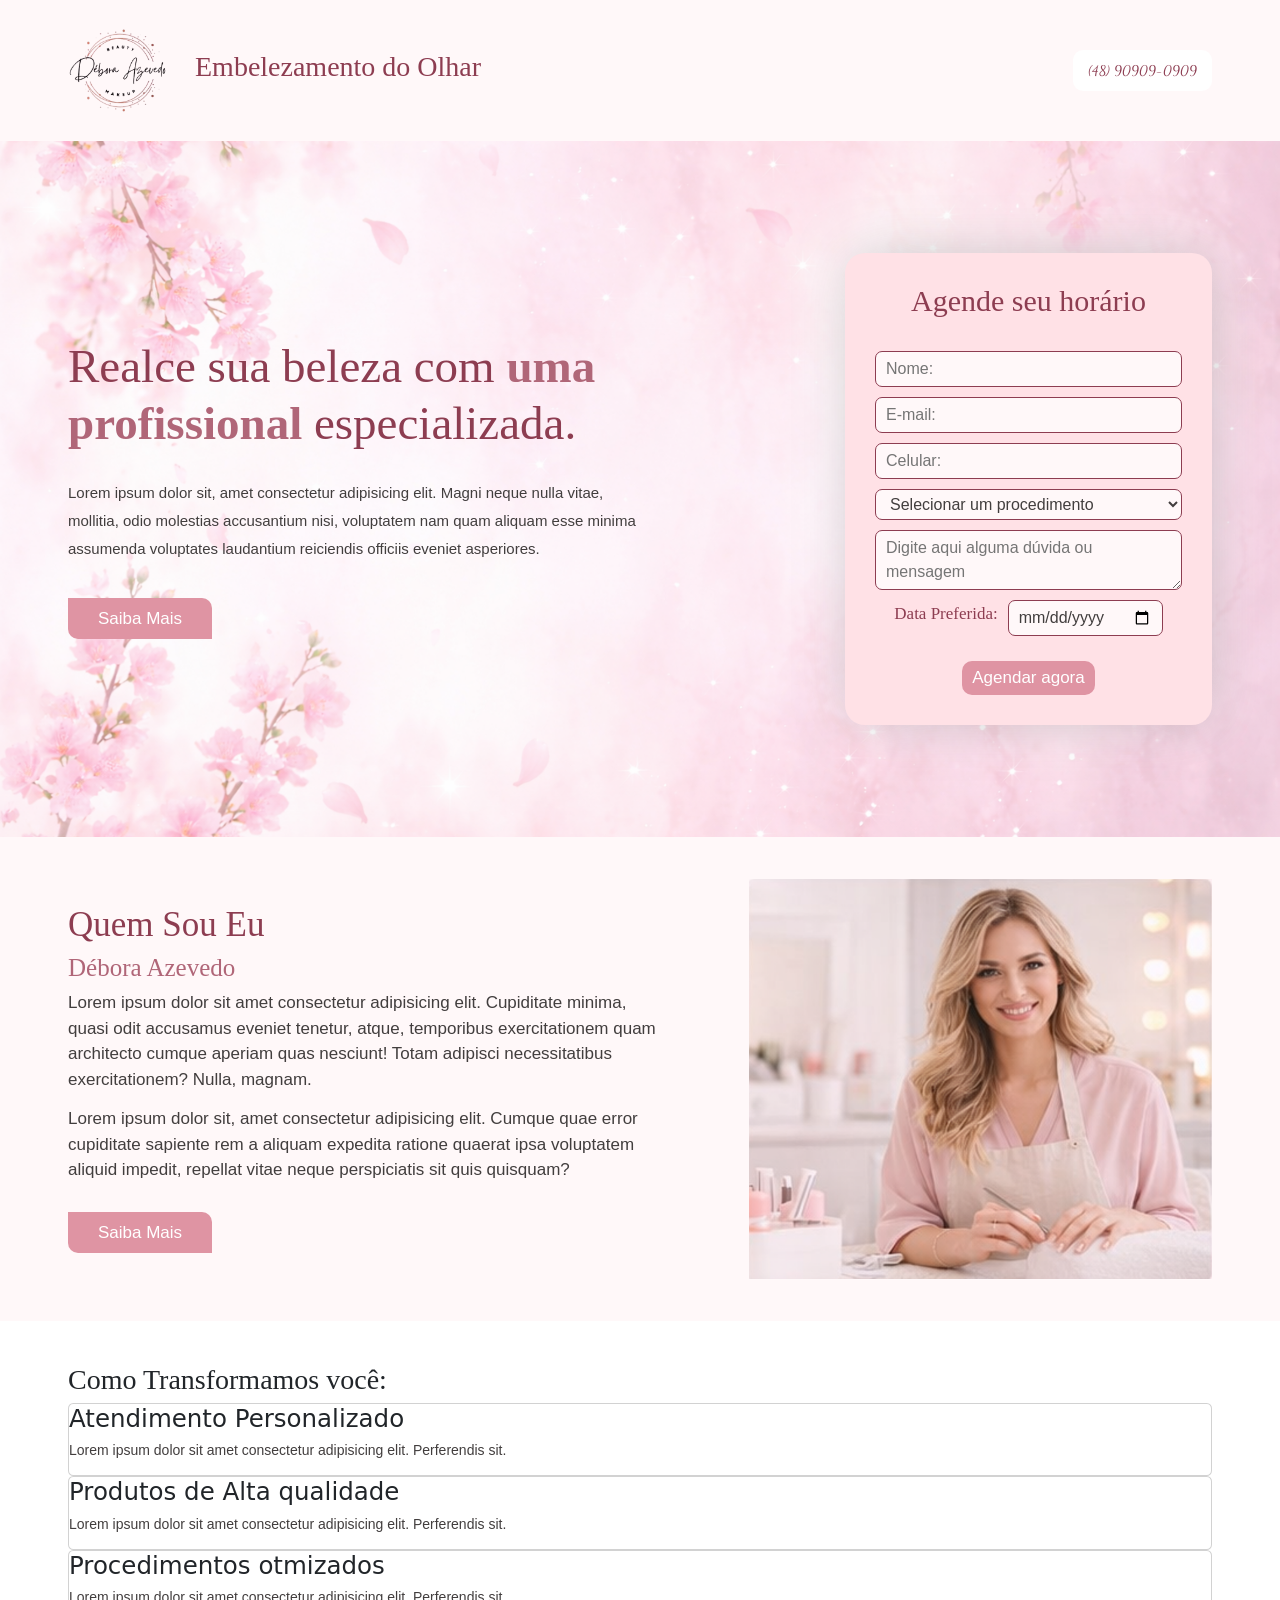
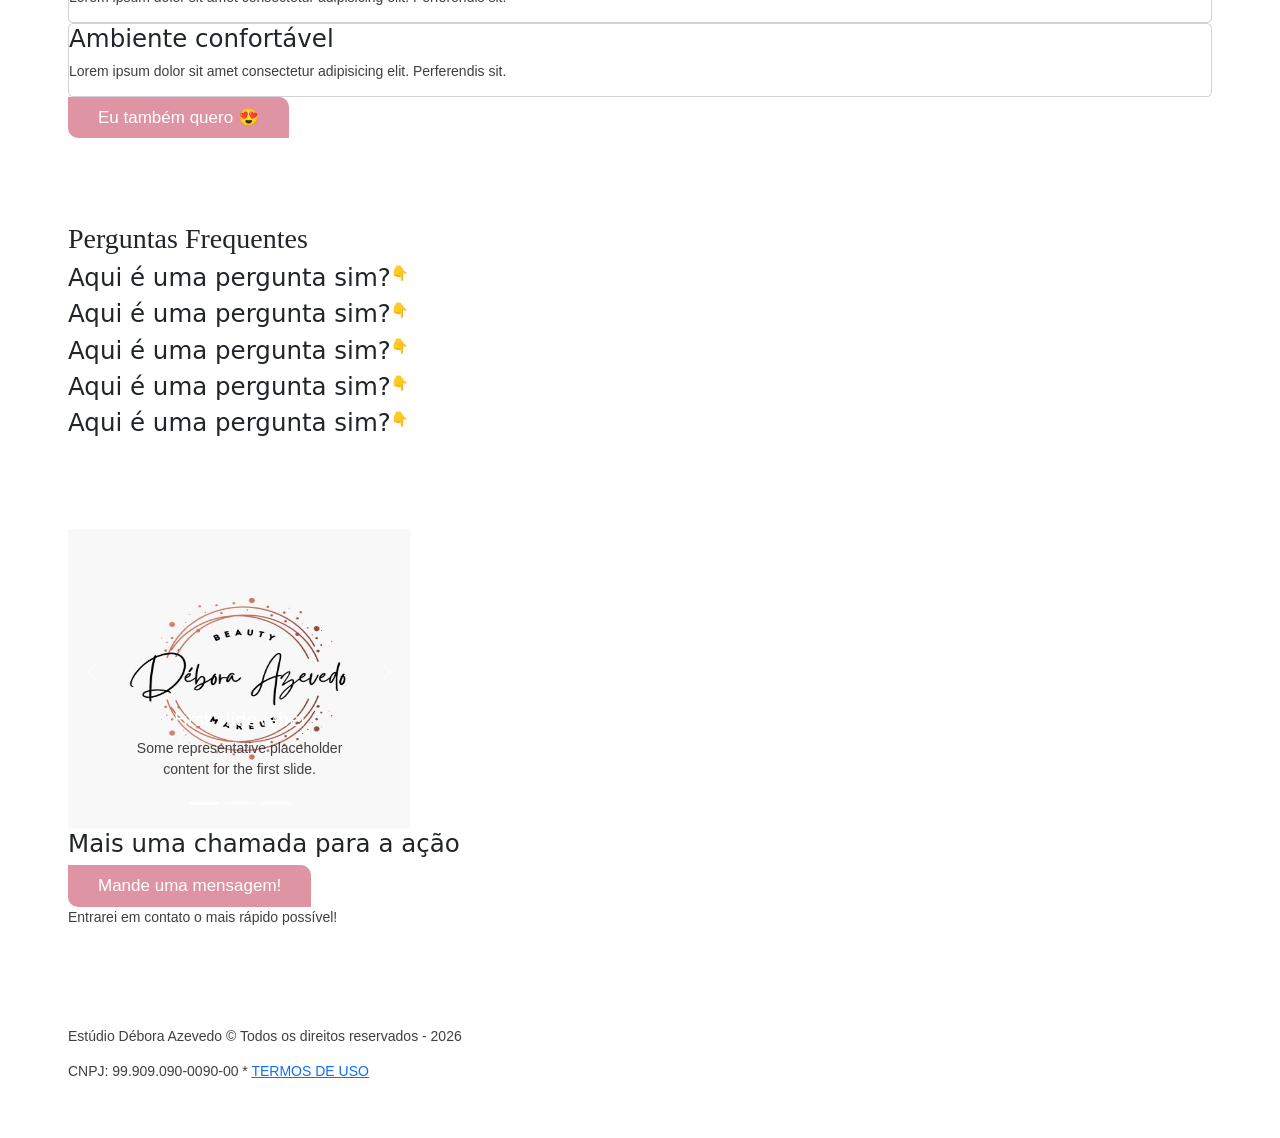
==== assets/index.html @ 8b9ff938 "fiz a seção quem" ====
<!DOCTYPE html>
<html lang="pt-br">

<head>
    <meta charset="UTF-8">
    <meta name="viewport" content="width=device-width, initial-scale=1.0">
    <!-- descrição do site -->
    <meta name="description" content="Estúdio de beleza especializado em cuidados pessoais e autoestima">
    <!-- meta de palavras chave -->
    <meta name="keywords"
        content="beleza, estética, autoestima, cuidados pessoais, amor próprio, extensão de cílios, maquiagem, curso de automaquiagem,
    micropgmentação labial, micropgmentação, sobrancelha, sobrancelha com henna, design de sobrancelha, brown lamination, estúdio, estúdio maquiagem, salão, cilios, sobrancelha">
    <!-- meta de autor do site -->
    <meta name="author" content="Nicole Azevedo">

    <!-- open graph -->
    <meta property="og:title" content="Estúdio de Beleza Débora Azevedo">
    <meta property="og:description" content="Realce sua beleza com uma profissional especializada">
    <meta property="og:image"
        content="https://github.com/NickAzv16/teste-frontend-developer/assets/img/logotipo-cf.jpg">
    <meta property="og:type" content="website">
    <meta name="theme-color" content="#ff82c0">

    <!-- link para css -->
    <link rel="stylesheet" href="css/style.css">

    <!-- link bootstrap -->

    <link href="https://cdn.jsdelivr.net/npm/bootstrap@5.3.8/dist/css/bootstrap.min.css" rel="stylesheet">

    <!-- integrity="sha384-sRIl4kxILFvY47J16cr9ZwB07vP4J8+LH7qKQnuqkuIAvNWLzeN8tE5YBujZqJLB" -->
    <!-- crossorigin="anonymous" -->

    <title>Estúdio Débora Azevedo</title>
</head>

<body>
    <!-- INÍCIO HEADER -->
    <header>
        <section class="alinhamento">
            <div class="logotipo">
                <img src="img/logotipo-estudio-sf.png" alt="Logotipo estúdio Débora Azevedo">
                <h2>Embelezamento do Olhar</h2>
            </div>
            <a href="#" class="telefone">(48) 90909-0909</a>
        </section>
    </header>
    <!-- FIM HEADER -->

    <!-- INÍCIO MAIN -->
    <main>
        <section class="alinhamento">
            <!-- div que armazena textos do main -->
            <div class="caixa-texto">
                <h2>Realce sua beleza com <span class="cor-diferente">uma profissional </span>especializada.</h2>
                <p>Lorem ipsum dolor sit, amet consectetur adipisicing elit. Magni neque nulla vitae, mollitia, odio
                    molestias accusantium nisi, voluptatem nam quam aliquam esse minima assumenda voluptates
                    laudantium
                    reiciendis officiis eveniet asperiores.</p>
                <a href="#"><button class="mainBtn">Saiba Mais</button></a>
            </div>
            <!-- formulário main -->
            <form action="" id="formulario">
                <h3>Agende seu horário</h3>
                <!-- inputs -->
                <div class="inputs">
                    <input required type="text" id="nome" placeholder="Nome:">
                    <input required type="email" id="email" placeholder="E-mail:">
                    <input required type="text" id="telefone" placeholder="Celular:">
                    <!-- seletor de procedimentos -->
                    <div class="divComInput">
                        <!-- <h4>Selecione o Procedimento:</h4> -->
                        <select required name="selecionaProcedimento" id="procedimentos">
                            <option value="">Selecionar um procedimento</option>
                            <option value="sobrancelha">Design de Sobrancelha convencional</option>
                            <option value="sobrancelhaHenna">Design de Sobrancelha com Henna</option>
                            <option value="maquiagemSocial">Maquiagem Social</option>
                            <option value="maquiagemNoiva">Maquiagem De Noiva</option>
                            <option value="extensaoCilios">Extensão de cílios</option>
                            <option value="BrowLaminationConv">Brow Lamination convencional</option>
                            <option value="BrowLaminationHenna">Brow Lamination com Henna</option>
                        </select>
                    </div>
                    <textarea name="campoMensagem" id="mensagem"
                        placeholder="Digite aqui alguma dúvida ou mensagem"></textarea>
                    <!-- div com input e titulo para escolha de data -->
                    <div class="divComInput">
                        <h4>Data Preferida:</h4><input type="date" name="dataAgendamento" id="dataAgendamento">
                    </div>
                </div>
                <a href="#"><button class="mainBtn">Agendar agora</button></a>
            </form>
        </section>
    </main>
    <!-- FIM MAIN -->

    <!-- INÍCIO SEÇÃO QUEM É...-->
    <section id="secao-quem">
        <section class="alinhamento">
            <div class="caixa-texto">
                <h2 class="title">Quem Sou Eu</h2>
                <h3 class="title">Débora Azevedo</h3>
                <p>Lorem ipsum dolor sit amet consectetur adipisicing elit. Cupiditate minima, quasi odit accusamus
                    eveniet tenetur, atque, temporibus exercitationem quam architecto cumque aperiam quas nesciunt!
                    Totam adipisci necessitatibus exercitationem? Nulla, magnam.</p>
                <p>Lorem ipsum dolor sit, amet consectetur adipisicing elit. Cumque quae error cupiditate sapiente rem a
                    aliquam expedita ratione quaerat ipsa voluptatem aliquid impedit, repellat vitae neque perspiciatis
                    sit quis quisquam?</p>
                <a href="#"><button class="mainBtn">Saiba Mais</button></a>
            </div>
            <img src="img/provisoria.png" alt="Imagem da profissional Débora Azevedo">
        </section>
    </section>
    <!-- FIM SEÇÃO QUEM É...-->

    <!-- INÍCIO SEÇÃO TRANSFORMAÇÃO -->
    <section class="transformacao">
        <section class="alinhamento">
            <h2>Como Transformamos você:</h2>
            <!-- div com cards -->
            <div class="cards">
                <!-- card 1 -->
                <div class="card">
                    <!-- !AQUI UMA IMAGEM OU UM ÍCONE -->
                    <h3>Atendimento Personalizado</h3>
                    <p>Lorem ipsum dolor sit amet consectetur adipisicing elit. Perferendis sit.</p>
                </div>
                <!-- card 2 -->
                <div class="card">
                    <!-- !AQUI UMA IMAGEM OU UM ÍCONE -->
                    <h3>Produtos de Alta qualidade</h3>
                    <p>Lorem ipsum dolor sit amet consectetur adipisicing elit. Perferendis sit.</p>
                </div>
                <!-- card 3 -->
                <div class="card">
                    <!-- !AQUI UMA IMAGEM OU UM ÍCONE -->
                    <h3>Procedimentos otmizados</h3>
                    <p>Lorem ipsum dolor sit amet consectetur adipisicing elit. Perferendis sit.</p>
                </div>
                <!-- card 4 -->
                <div class="card">
                    <!-- !AQUI UMA IMAGEM OU UM ÍCONE -->
                    <h3>Ambiente confortável</h3>
                    <p>Lorem ipsum dolor sit amet consectetur adipisicing elit. Perferendis sit.</p>
                </div>
            </div>
            <a href="#"><button class="mainBtn">Eu também quero 😍</button></a>
        </section>
    </section>

    <!-- FIM SEÇÃO TRANSFORMAÇÃO -->

    <!-- INÍCIO SEÇÃO FAQ -->
    <section class="secao-faq">
        <section class="alinhamento">
            <h2>Perguntas Frequentes</h2>
            <div class="faq">

                <!-- caixa pergunta 1 -->
                <div class="caixaPergunta">
                    <div class="pergunta" onclick="clicarPergunta(this)">
                        <h3>Aqui é uma pergunta sim?</h3>
                        <p class="setaPergunta seta">👇</p>
                        <!-- TODO: MUDA ESSA SETA AÍ PFV -->
                    </div>
                    <div class="resposta">
                        <p>Lorem ipsum dolor sit, amet consectetur adipisicing elit. Eaque mollitia, laudantium eos
                            fugiat officia rerum quis ducimus dolores in cupiditate!</p>
                    </div>
                </div>

                <!-- caixa pergunta 2 -->
                <div class="caixaPergunta">
                    <div class="pergunta" onclick="clicarPergunta(this)">
                        <h3>Aqui é uma pergunta sim?</h3>
                        <p class="setaPergunta seta">👇</p>
                        <!-- TODO: MUDA ESSA SETA AÍ PFV -->
                    </div>
                    <div class="resposta">
                        <p>Lorem ipsum dolor sit, amet consectetur adipisicing elit. Eaque mollitia, laudantium eos
                            fugiat officia rerum quis ducimus dolores in cupiditate!</p>
                    </div>
                </div>

                <!-- caixa pergunta 3 -->
                <div class="caixaPergunta">
                    <div class="pergunta" onclick="clicarPergunta(this)">
                        <h3>Aqui é uma pergunta sim?</h3>
                        <p class="setaPergunta seta">👇</p>
                        <!-- TODO: MUDA ESSA SETA AÍ PFV -->
                    </div>
                    <div class="resposta">
                        <p>Lorem ipsum dolor sit, amet consectetur adipisicing elit. Eaque mollitia, laudantium eos
                            fugiat officia rerum quis ducimus dolores in cupiditate!</p>
                    </div>
                </div>

                <!-- caixa pergunta 4 -->
                <div class="caixaPergunta">
                    <div class="pergunta" onclick="clicarPergunta(this)">
                        <h3>Aqui é uma pergunta sim?</h3>
                        <p class="setaPergunta seta">👇</p>
                        <!-- TODO: MUDA ESSA SETA AÍ PFV -->
                    </div>
                    <div class="resposta">
                        <p>Lorem ipsum dolor sit, amet consectetur adipisicing elit. Eaque mollitia, laudantium eos
                            fugiat officia rerum quis ducimus dolores in cupiditate!</p>
                    </div>
                </div>

                <!-- caixa pergunta 5 -->
                <div class="caixaPergunta">
                    <div class="pergunta" onclick="clicarPergunta(this)">
                        <h3>Aqui é uma pergunta sim?</h3>
                        <p class="setaPergunta seta">👇</p>
                        <!-- TODO: MUDA ESSA SETA AÍ PFV -->
                    </div>
                    <div class="resposta">
                        <p>Lorem ipsum dolor sit, amet consectetur adipisicing elit. Eaque mollitia, laudantium eos
                            fugiat officia rerum quis ducimus dolores in cupiditate!</p>
                    </div>
                </div>

                <!-- TODO: ALTERAR O CONTEÚDO DAS CAIXINHAS. -->

            </div>
        </section>
    </section>
    <!-- FIM SEÇÃO FAQ -->

    <!-- INICIO SEÇÃO ULTIMA-CHAMADA -->
    <section class="ultimaChamada">
        <section class="alinhamento">
            <!-- carrossel do portifólio -->
            <div class="carrossel">
                <div id="carouselExampleCaptions" class="carousel slide">
                    <div class="carousel-indicators">
                        <button type="button" data-bs-target="#carouselExampleCaptions" data-bs-slide-to="0"
                            class="active" aria-current="true" aria-label="Slide 1"></button>
                        <button type="button" data-bs-target="#carouselExampleCaptions" data-bs-slide-to="1"
                            aria-label="Slide 2"></button>
                        <button type="button" data-bs-target="#carouselExampleCaptions" data-bs-slide-to="2"
                            aria-label="Slide 3"></button>
                    </div>
                    <div class="carousel-inner">
                        <div class="carousel-item active">
                            <img src="img/logotipo-cf.jpg" class="d-block w-100" alt="...">
                            <div class="carousel-caption d-none d-md-block">
                                <h5>First slide label</h5>
                                <p>Some representative placeholder content for the first slide.</p>
                            </div>
                        </div>
                        <div class="carousel-item">
                            <img src="img/logotipo-estudio-sf.png" class="d-block w-100" alt="...">
                            <div class="carousel-caption d-none d-md-block">
                                <h5>Second slide label</h5>
                                <p>Some representative placeholder content for the second slide.</p>
                            </div>
                        </div>
                        <div class="carousel-item">
                            <img src="img/provisoria.png" class="d-block w-100" alt="...">
                            <div class="carousel-caption d-none d-md-block">
                                <h5>Third slide label</h5>
                                <p>Some representative placeholder content for the third slide.</p>
                            </div>

                        </div>
                    </div>
                    <button class="carousel-control-prev" type="button" data-bs-target="#carouselExampleCaptions"
                        data-bs-slide="prev">
                        <p class="carousel-control-prev-icon" aria-hidden="true"></p>
                        <p class="visually-hidden">Previous</p>
                    </button>
                    <button class="carousel-control-next" type="button" data-bs-target="#carouselExampleCaptions"
                        data-bs-slide="next">
                        <p class="carousel-control-next-icon" aria-hidden="true"></p>
                        <p class="visually-hidden">Next</p>
                    </button>
                </div>
            </div>

            <div class="caixaTexto">
                <h3>Mais uma chamada para a ação</h3>
                <a href="#"><button class="mainBtn">Mande uma mensagem!</button></a>
                <p>Entrarei em contato o mais rápido possível!</p>
            </div>

        </section>
        </div>







    </section>
    <!-- FIM SEÇÃO ULTIMA-CHAMADA -->

    <!-- INÍCIO RODAPÉ -->
    <footer>
        <section class="alinhamento">
            <p>Estúdio Débora Azevedo © Todos os direitos reservados - 2026</p>
            <p>CNPJ: 99.909.090-0090-00 * <a href="#">TERMOS DE USO</a></p>
        </section>
    </footer>
    <!-- FIM RODAPÉ -->

    <script src="js/script.js"></script>

    <!-- Script do bootstrap -->
    <script src="https://cdn.jsdelivr.net/npm/bootstrap@5.3.8/dist/js/bootstrap.bundle.min.js"
        integrity="sha384-FKyoEForCGlyvwx9Hj09JcYn3nv7wiPVlz7YYwJrWVcXK/BmnVDxM+D2scQbITxI"
        crossorigin="anonymous"></script>

</body>

</html>
---- assets/css/style.css ----
@import url('https://fonts.googleapis.com/css2?family=Dancing+Script:wght@400..700&display=swap');

* {
    margin: 0;
    padding: 0;
    outline: 0;
    box-sizing: border-box;
    font-size: 14px;
}

/* root de cor */
:root {
    --rosaClaro: #fff8f9;
    --rosaMedio: #b06678;
    --rosaEscuro: #8d3d51;
    --rosaForm: #ffe1e6;
    --rosaBtn: #DF94A3;
    --cinza: #423e3e;
}

/* root de fonte family */
:root {
    --cursiva: "Dancing Script", cursive;
    --titulo: "Playfair Display", serif;
    --texto: "Poppins", sans-serif;
}

body {
    p {
        font-family: var(--texto);
        color: var(--cinza);
    }

    h1,
    h2 {
        font-family: var(--titulo);
    }
}

/* configurando seção de alinhamento */
.alinhamento {
    width: 100%;
    max-width: 1200px;
    padding: 3rem 2rem;
    margin: 0 auto;
}

/* INÍCIO HEADER */
header {
    background-color: var(--rosaClaro);

    .alinhamento {
        display: flex;
        justify-content: space-between;
        align-items: center;
        padding-top: 2rem;
        padding-bottom: 2rem;

        .logotipo {
            display: flex;
            align-items: center;
            gap: 2rem;
            color: var(--rosaEscuro);
            font-family: var(--cursiva);
            font-size: 13px;

            img {
                height: 85px;
            }
        }

        .telefone {
            text-decoration: none;
            font-family: var(--cursiva);
            font-weight: 400;
            background: white;
            padding: 10px 15px;
            border-radius: 10px;
            color: var(--rosaEscuro);
            transition: transform 0.4s ease;

            &:hover {
                transform: translateY(-5px);
            }
        }


    }
}

/* FIM HEADER */

/* INÍCIO MAIN */
main {
    background-image: url(../img/5.png);
    background-position: center;
    background-repeat: no-repeat;
    background-size: cover;
    padding-top: 5rem;
    padding-bottom: 5rem;

    .alinhamento {
        display: flex;
        justify-content: space-between;
        align-items: center;

        .caixa-texto {
            max-width: 50%;
            display: flex;
            flex-direction: column;
            gap: 1.5rem;
            align-items: start;

            h2 {
                font-size: 47px;
                color: var(--rosaEscuro);
            }

            p {
                line-height: 2rem;
                font-size: 15px;
            }

            .cor-diferente {
                font-size: 47px;
                color: var(--rosaMedio);
                font-weight: 600;
            }
        }

        #formulario {
            display: flex;
            flex-direction: column;
            background-color: var(--rosaForm);
            text-align: center;
            padding: 30px;
            border-radius: 20px;
            gap: 25px;
            box-shadow: 3px -1px 56px -10px rgba(169, 169, 169, 0.75);
            -webkit-box-shadow: 3px -1px 56px -10px rgba(169, 169, 169, 0.75);
            -moz-box-shadow: 3px -1px 56px -10px rgba(169, 169, 169, 0.75);

            h3 {
                font-family: var(--titulo);
                font-size: 30px;
                color: var(--rosaEscuro);
            }

            .inputs {

                display: flex;
                flex-direction: column;
                gap: 10px;
                /* align-items: center; */

                h4 {
                    font-family: var(--titulo);
                    font-size: 17px;
                    color: var(--rosaEscuro);
                }

                input,
                textarea,
                select,
                option {
                    background-color: var(--rosaClaro);
                    font-family: var(--texto);
                    color: var(--cinza);
                    font-size: 16px;
                    border: 1px solid var(--rosaEscuro);
                    padding: 5px 10px;
                    border-radius: 7px;
                    cursor: pointer;
                }

                .divComInput {
                    display: flex;
                    /* flex-direction: column;  */
                    align-items: center;
                    justify-content: center;
                    gap: 10px;
                }
            }

            .mainBtn {
                border-radius: 10px;
                padding: 4px 10px;
                font-size: 17px;
            }


        }
    }
}

.mainBtn {
    border: none;
    font-size: 17px;
    background: var(--rosaBtn);
    color: white;
    font-family: var(--texto);
    font-weight: 400;
    padding: 8px 30px;
    border-radius: 0 10px 0 10px;
}


/* FIM MAIN */

/* INÍCIO SEÇÃO QUEM SOMOS */
#secao-quem {
    background-color: var(--rosaClaro);

    .alinhamento {
        display: flex;
        justify-content: space-around;
        align-items: center;
        gap: 80px;

        .caixa-texto {
            display: flex;
            flex-direction: column;

            h2 {
                font-size: 35px;
            }

            h3 {
                font-size: 25px;
                color: var(--rosaMedio);
            }

            p {
                font-family: var(--texto);
                font-size: 17px;
                color: var(--cinza);
            }

            button {
                margin-top: 15px;
            }

        }

        img {
            height: 400px;
        }
    }

}

.title {
    font-size: 30px;
    font-family: var(--titulo);
    color: var(--rosaEscuro);

}



/* FIM SEÇÃO QUEM SOMOS */














/* INÍCIO FAQ */
.caixaPergunta {
    background: white;
}

.pergunta {
    display: flex;
    align-items: center;

    &:hover {
        cursor: pointer;
    }
}

.resposta {
    height: 0;
    margin: 0;
    padding: 0;
    opacity: 0;
    overflow: hidden;
    transition: opacity .3s;
}

.aberto {
    height: 100%;
    opacity: 1;
}

/* pra seta girar pra cima e pra baixo */
.caixaPergunta:has(.girar) .seta {
    transform: rotate(180deg);
}

.seta {
    /* Animação pra seta girar */
    transition: transform .2s linear;
}

/* FIM FAQ */


/* INÍCIO SEÇÃO ÚLTIMA CHAMADA */
.ultimaChamada {
    .carrossel {
        max-width: 30%;
    }

    img {
        height: 300px;
        width: 300px;
    }
}

.carousel-item .active {
    img {
        height: 100px;
        width: 100px;
    }
}

/* FIM SEÇÃO ÚLTIMA CHAMADA */
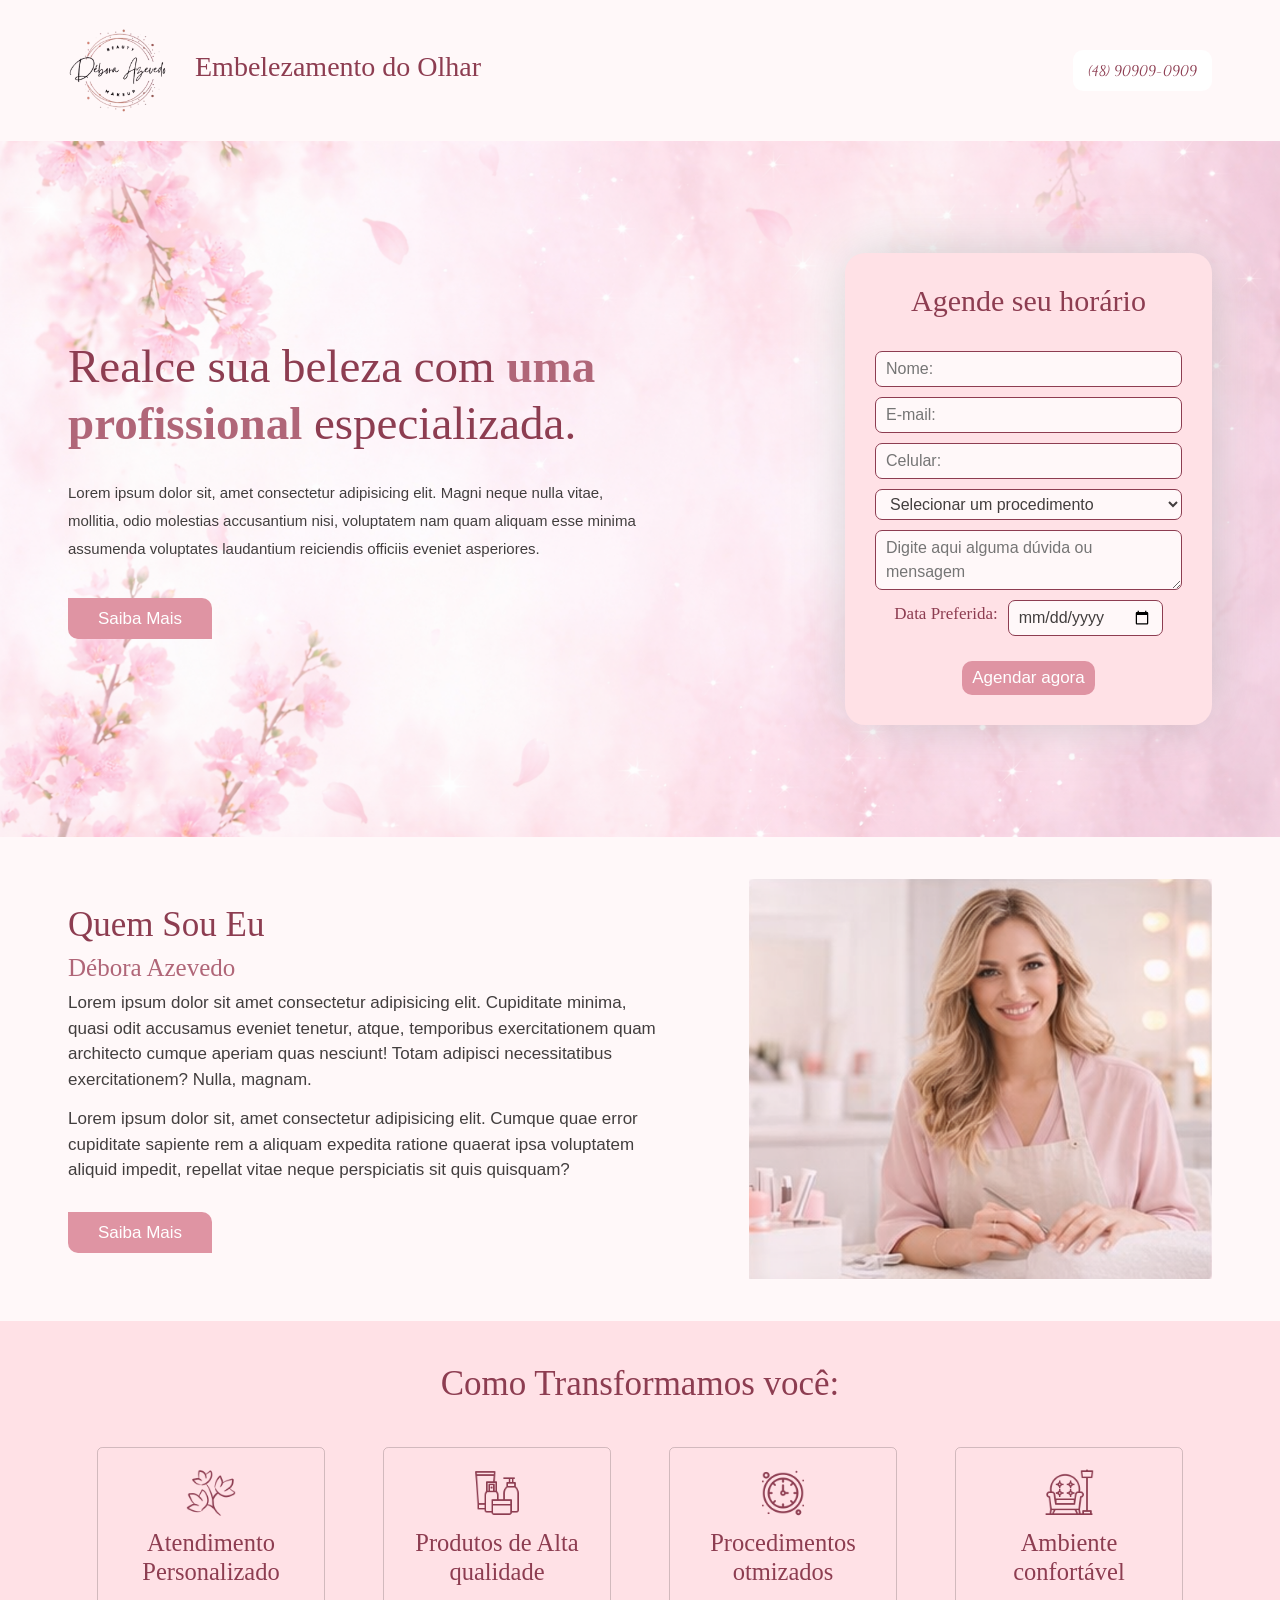
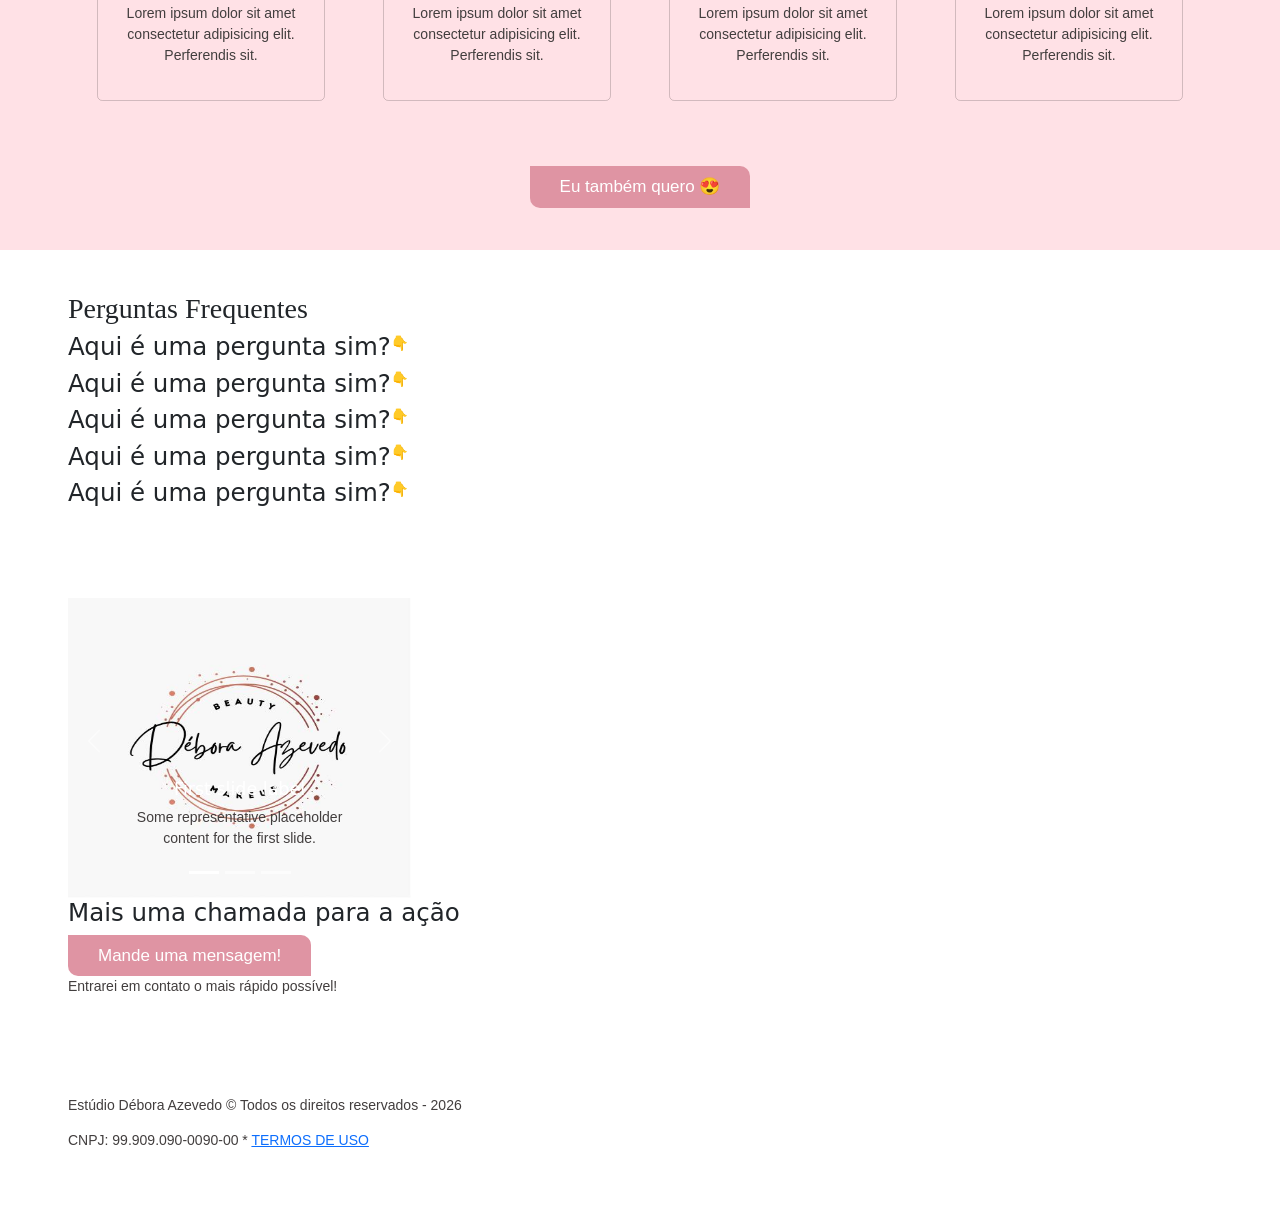
==== commit 282631a7: "fiz a seção transformar" ====
--- a/assets/index.html
+++ b/assets/index.html
@@ -114,32 +114,32 @@
     <!-- FIM SEÇÃO QUEM É...-->
 
     <!-- INÍCIO SEÇÃO TRANSFORMAÇÃO -->
-    <section class="transformacao">
-        <section class="alinhamento">
-            <h2>Como Transformamos você:</h2>
+    <section id="transformacao">
+        <section class="alinhamento">
+            <h2 class="title">Como Transformamos você:</h2>
             <!-- div com cards -->
             <div class="cards">
                 <!-- card 1 -->
                 <div class="card">
-                    <!-- !AQUI UMA IMAGEM OU UM ÍCONE -->
+                    <img src="img/t1.png" alt="imagem do card 1">
                     <h3>Atendimento Personalizado</h3>
                     <p>Lorem ipsum dolor sit amet consectetur adipisicing elit. Perferendis sit.</p>
                 </div>
                 <!-- card 2 -->
                 <div class="card">
-                    <!-- !AQUI UMA IMAGEM OU UM ÍCONE -->
+                    <img src="img/t2.png" alt="imagem do card 2">
                     <h3>Produtos de Alta qualidade</h3>
                     <p>Lorem ipsum dolor sit amet consectetur adipisicing elit. Perferendis sit.</p>
                 </div>
                 <!-- card 3 -->
                 <div class="card">
-                    <!-- !AQUI UMA IMAGEM OU UM ÍCONE -->
+                    <img src="img/t3.png" alt="imagem do card 3">
                     <h3>Procedimentos otmizados</h3>
                     <p>Lorem ipsum dolor sit amet consectetur adipisicing elit. Perferendis sit.</p>
                 </div>
                 <!-- card 4 -->
                 <div class="card">
-                    <!-- !AQUI UMA IMAGEM OU UM ÍCONE -->
+                    <img src="img/t4.png" alt="imagem do card 4">
                     <h3>Ambiente confortável</h3>
                     <p>Lorem ipsum dolor sit amet consectetur adipisicing elit. Perferendis sit.</p>
                 </div>
--- a/assets/css/style.css
+++ b/assets/css/style.css
@@ -256,9 +256,80 @@
 
 }
 
-
-
 /* FIM SEÇÃO QUEM SOMOS */
+
+/* INÍCIO SEÇÃO TRANSFORMAÇÃO */
+#transformacao {
+    background-color: var(--rosaForm);
+
+    .alinhamento {
+        display: flex;
+        flex-direction: column;
+        gap: 25px;
+        text-align: center;
+
+        h2 {
+            font-size: 35px;
+        }
+
+        .cards {
+            display: flex;
+            flex-wrap: wrap;
+            gap: 5%;
+            justify-content: center;
+            padding: 10px 0;
+
+            .card {
+                width: 20%;
+                display: flex;
+                flex-direction: column;
+                gap: 10px;
+                justify-content: center;
+                align-items: center;
+                background: transparent;
+                padding: 20px;
+                transition: transform ease 0.5s;
+
+                &:hover {
+                    cursor: pointer;
+                    transform: translateY(-10px);
+                    box-shadow: -2px -2px 52px -8px rgba(252, 252, 252, 0.75);
+                    -webkit-box-shadow: -2px -2px 52px -8px rgba(252, 252, 252, 0.75);
+                    -moz-box-shadow: -2px -2px 52px -8px rgba(252, 252, 252, 0.75);
+                }
+
+                h3 {
+                    color: var(--rosaEscuro);
+                    font-family: var(--titulo);
+                }
+
+                p {
+                    font-family: var(--texto);
+                    color: var(--cinza);
+                }
+
+                img {
+                    width: 50px;
+                }
+            }
+
+        }
+
+        .mainBtn {
+            margin-top: 30px;
+            transition: 0.3s ease;
+
+            &:hover {
+                transform: scale(1.05);
+            }
+        }
+    }
+}
+
+
+
+
+/* FIM SEÇÃO TRANSFORMAÇÃO */
 
 
 
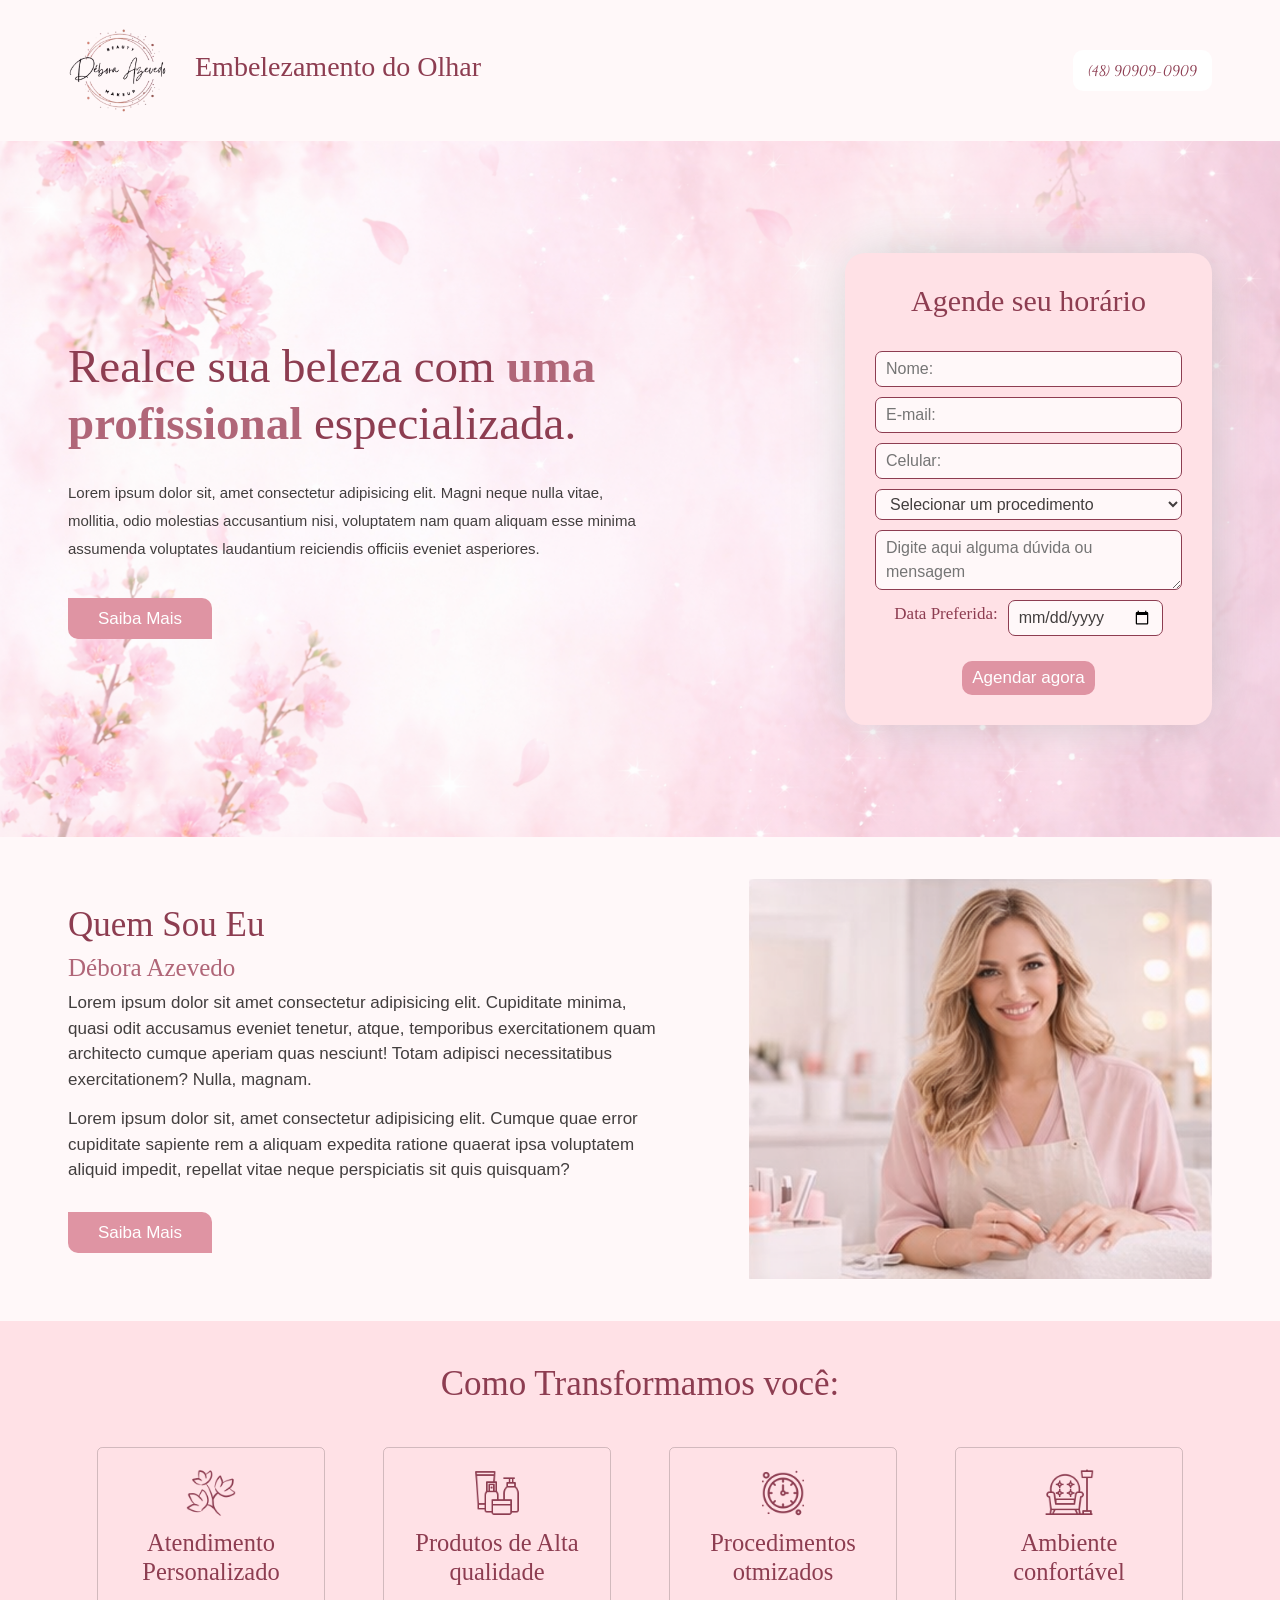
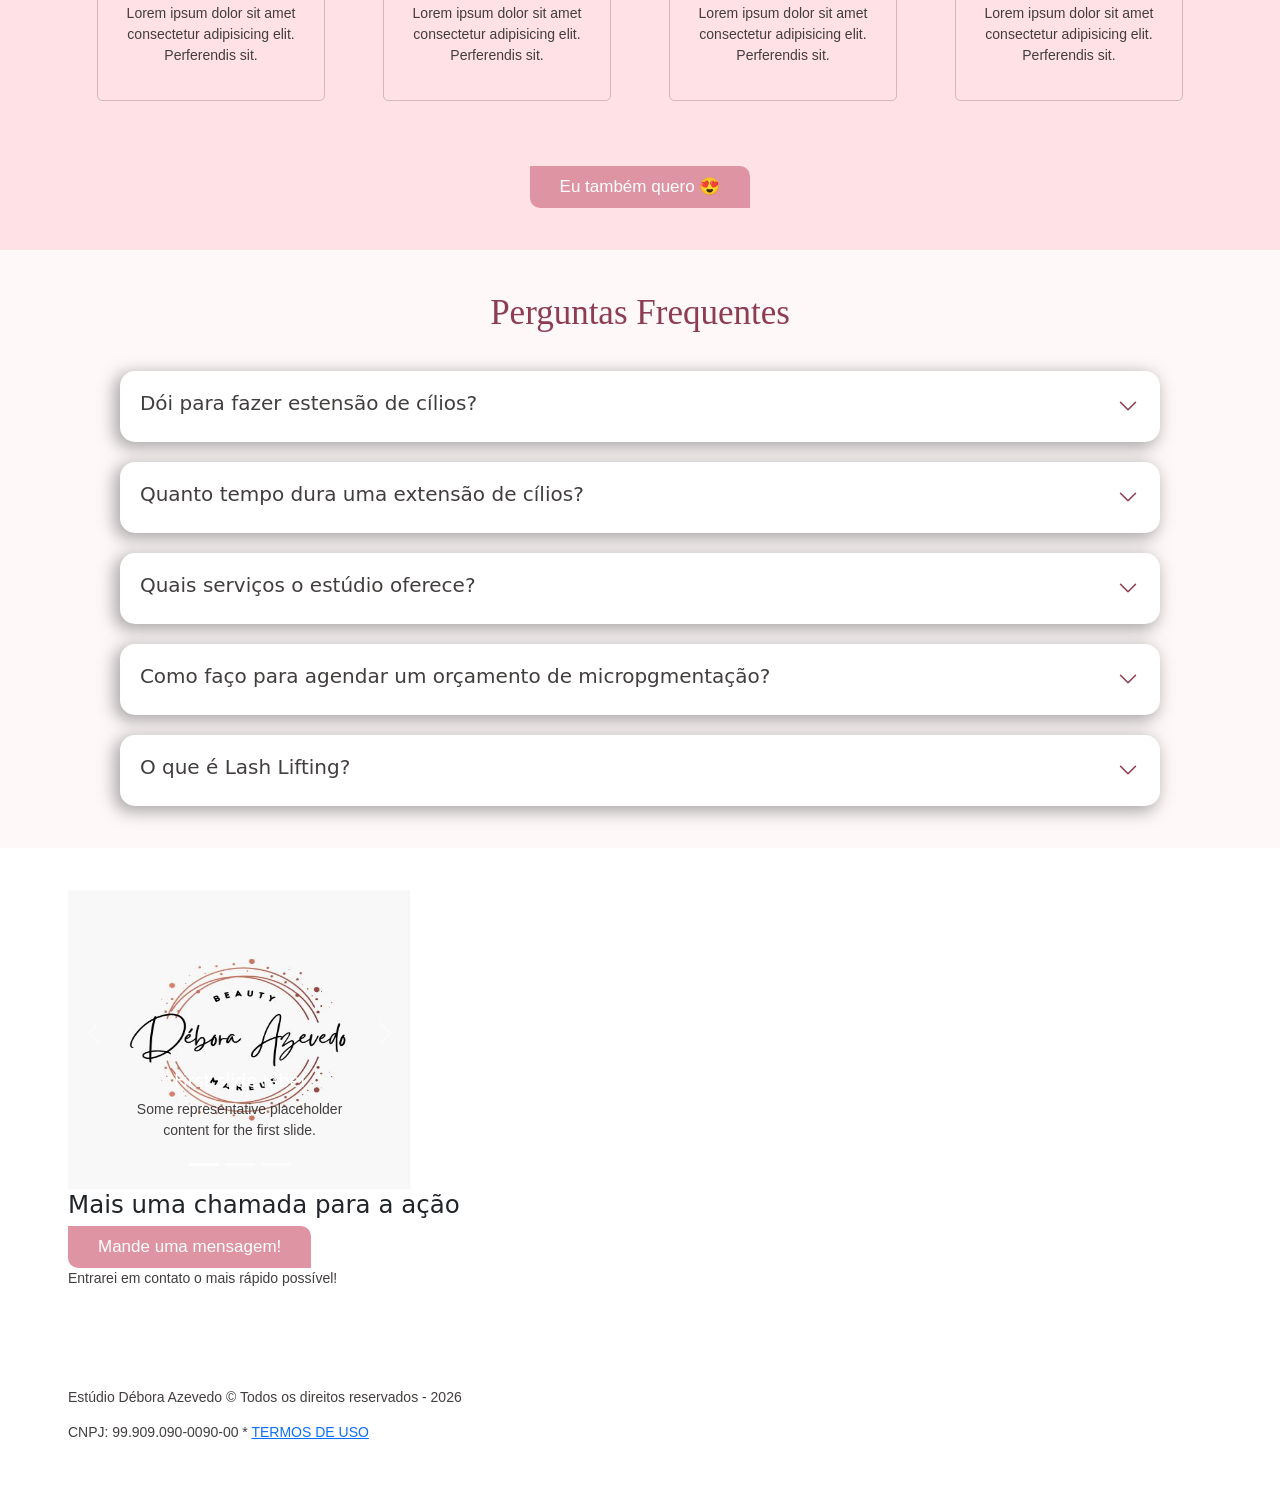
==== commit e5b4618b: "terminei o faq" ====
--- a/assets/index.html
+++ b/assets/index.html
@@ -151,17 +151,16 @@
     <!-- FIM SEÇÃO TRANSFORMAÇÃO -->
 
     <!-- INÍCIO SEÇÃO FAQ -->
-    <section class="secao-faq">
-        <section class="alinhamento">
-            <h2>Perguntas Frequentes</h2>
+    <section id="secao-faq">
+        <section class="alinhamento">
+            <h2 class="title">Perguntas Frequentes</h2>
             <div class="faq">
 
                 <!-- caixa pergunta 1 -->
                 <div class="caixaPergunta">
                     <div class="pergunta" onclick="clicarPergunta(this)">
-                        <h3>Aqui é uma pergunta sim?</h3>
-                        <p class="setaPergunta seta">👇</p>
-                        <!-- TODO: MUDA ESSA SETA AÍ PFV -->
+                        <h3>Dói para fazer estensão de cílios?</h3>
+                        <img class="setaPergunta seta" src="img/seta.png" alt="setinha pra baixo">
                     </div>
                     <div class="resposta">
                         <p>Lorem ipsum dolor sit, amet consectetur adipisicing elit. Eaque mollitia, laudantium eos
@@ -172,9 +171,8 @@
                 <!-- caixa pergunta 2 -->
                 <div class="caixaPergunta">
                     <div class="pergunta" onclick="clicarPergunta(this)">
-                        <h3>Aqui é uma pergunta sim?</h3>
-                        <p class="setaPergunta seta">👇</p>
-                        <!-- TODO: MUDA ESSA SETA AÍ PFV -->
+                        <h3>Quanto tempo dura uma extensão de cílios?</h3>
+                        <img class="setaPergunta seta" src="img/seta.png" alt="setinha pra baixo">
                     </div>
                     <div class="resposta">
                         <p>Lorem ipsum dolor sit, amet consectetur adipisicing elit. Eaque mollitia, laudantium eos
@@ -185,9 +183,8 @@
                 <!-- caixa pergunta 3 -->
                 <div class="caixaPergunta">
                     <div class="pergunta" onclick="clicarPergunta(this)">
-                        <h3>Aqui é uma pergunta sim?</h3>
-                        <p class="setaPergunta seta">👇</p>
-                        <!-- TODO: MUDA ESSA SETA AÍ PFV -->
+                        <h3>Quais serviços o estúdio oferece?</h3>
+                        <img class="setaPergunta seta" src="img/seta.png" alt="setinha pra baixo">
                     </div>
                     <div class="resposta">
                         <p>Lorem ipsum dolor sit, amet consectetur adipisicing elit. Eaque mollitia, laudantium eos
@@ -198,9 +195,8 @@
                 <!-- caixa pergunta 4 -->
                 <div class="caixaPergunta">
                     <div class="pergunta" onclick="clicarPergunta(this)">
-                        <h3>Aqui é uma pergunta sim?</h3>
-                        <p class="setaPergunta seta">👇</p>
-                        <!-- TODO: MUDA ESSA SETA AÍ PFV -->
+                        <h3>Como faço para agendar um orçamento de micropgmentação?</h3>
+                        <img class="setaPergunta seta" src="img/seta.png" alt="setinha pra baixo">
                     </div>
                     <div class="resposta">
                         <p>Lorem ipsum dolor sit, amet consectetur adipisicing elit. Eaque mollitia, laudantium eos
@@ -211,9 +207,8 @@
                 <!-- caixa pergunta 5 -->
                 <div class="caixaPergunta">
                     <div class="pergunta" onclick="clicarPergunta(this)">
-                        <h3>Aqui é uma pergunta sim?</h3>
-                        <p class="setaPergunta seta">👇</p>
-                        <!-- TODO: MUDA ESSA SETA AÍ PFV -->
+                        <h3>O que é Lash Lifting?</h3>
+                        <img class="setaPergunta seta" src="img/seta.png" alt="setinha pra baixo">
                     </div>
                     <div class="resposta">
                         <p>Lorem ipsum dolor sit, amet consectetur adipisicing elit. Eaque mollitia, laudantium eos
--- a/assets/css/style.css
+++ b/assets/css/style.css
@@ -331,18 +331,62 @@
 
 /* FIM SEÇÃO TRANSFORMAÇÃO */
 
-
-
-
-
-
-
-
-
-
-
-
-
+/* INÍCIO SEÇÃO FAQ */
+#secao-faq {
+    background-color: var(--rosaClaro);
+
+    .alinhamento {
+
+        display: flex;
+        flex-direction: column;
+        justify-content: center;
+        align-items: center;
+        gap: 30px;
+
+        h2 {
+            font-size: 35px;
+        }
+
+        .faq {
+            display: flex;
+            flex-direction: column;
+            justify-content: center;
+            align-items: center;
+            gap: 20px;
+
+            .caixaPergunta {
+
+                padding: 20px;
+                border-radius: 15px;
+                box-shadow: -4px 4px 16px 2px rgba(109, 109, 109, 0.57);
+                -webkit-box-shadow: -4px 4px 16px 2px rgba(109, 109, 109, 0.57);
+                -moz-box-shadow: -4px 4px 16px 2px rgba(109, 109, 109, 0.57);
+
+                .pergunta {
+                    display: flex;
+                    justify-content: space-between;
+                }
+
+                h3 {
+                    font-size: 20px;
+                    color: var(--cinza);
+                }
+            }
+
+            .resposta {
+                p {
+                    color: var(--cinza);
+                    font-size: 16px;
+                }
+            }
+        }
+
+    }
+}
+
+
+
+/* FIM SEÇÃO FAQ */
 
 /* INÍCIO FAQ */
 .caixaPergunta {
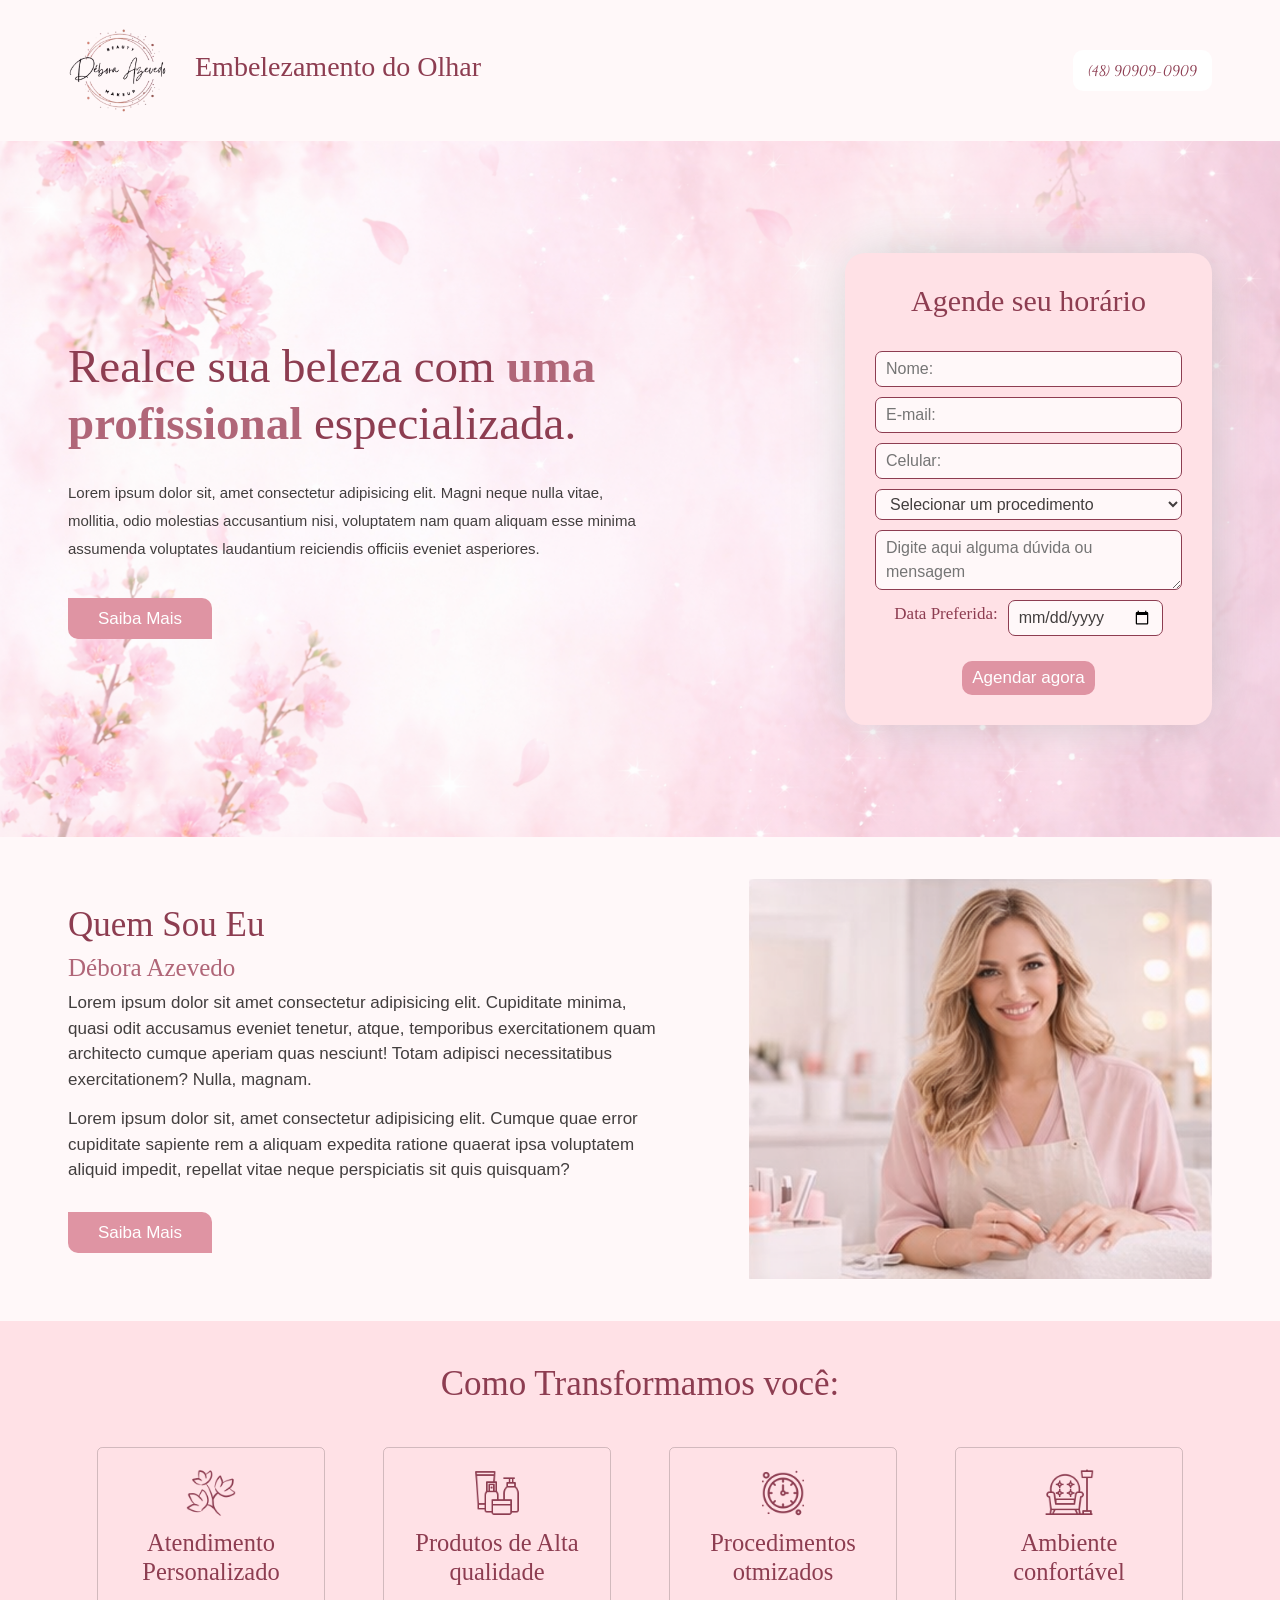
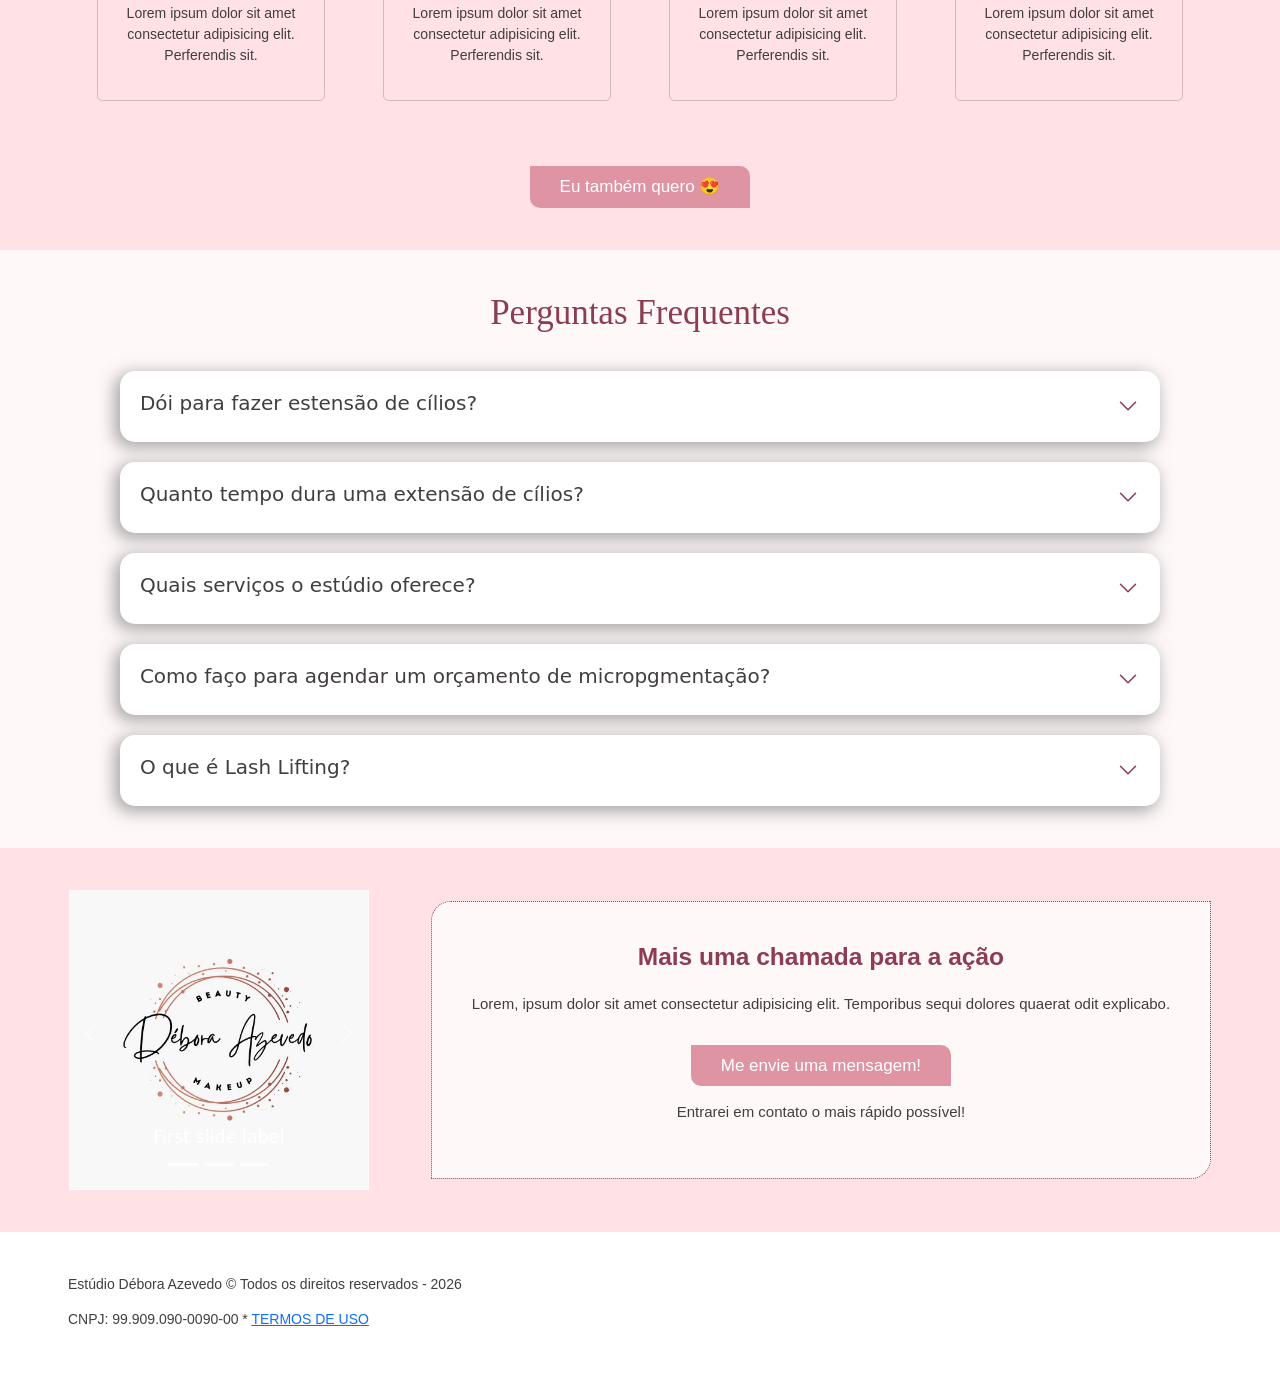
==== commit 2b42ba6a: "fiz a seção antes do rodapé" ====
--- a/assets/index.html
+++ b/assets/index.html
@@ -242,21 +242,20 @@
                             <img src="img/logotipo-cf.jpg" class="d-block w-100" alt="...">
                             <div class="carousel-caption d-none d-md-block">
                                 <h5>First slide label</h5>
-                                <p>Some representative placeholder content for the first slide.</p>
                             </div>
                         </div>
                         <div class="carousel-item">
                             <img src="img/logotipo-estudio-sf.png" class="d-block w-100" alt="...">
                             <div class="carousel-caption d-none d-md-block">
                                 <h5>Second slide label</h5>
-                                <p>Some representative placeholder content for the second slide.</p>
+                                <!-- <p>Some representative placeholder content for the second slide.</p> -->
                             </div>
                         </div>
                         <div class="carousel-item">
                             <img src="img/provisoria.png" class="d-block w-100" alt="...">
                             <div class="carousel-caption d-none d-md-block">
                                 <h5>Third slide label</h5>
-                                <p>Some representative placeholder content for the third slide.</p>
+                                <!-- <p>Some representative placeholder content for the third slide.</p> -->
                             </div>
 
                         </div>
@@ -276,7 +275,9 @@
 
             <div class="caixaTexto">
                 <h3>Mais uma chamada para a ação</h3>
-                <a href="#"><button class="mainBtn">Mande uma mensagem!</button></a>
+                <p>Lorem, ipsum dolor sit amet consectetur adipisicing elit. Temporibus sequi dolores quaerat odit
+                    explicabo.</p>
+                <a href="#"><button class="mainBtn">Me envie uma mensagem!</button></a>
                 <p>Entrarei em contato o mais rápido possível!</p>
             </div>
 
--- a/assets/css/style.css
+++ b/assets/css/style.css
@@ -355,7 +355,7 @@
             gap: 20px;
 
             .caixaPergunta {
-
+                background: white;
                 padding: 20px;
                 border-radius: 15px;
                 box-shadow: -4px 4px 16px 2px rgba(109, 109, 109, 0.57);
@@ -371,28 +371,21 @@
                     font-size: 20px;
                     color: var(--cinza);
                 }
-            }
-
-            .resposta {
-                p {
-                    color: var(--cinza);
-                    font-size: 16px;
-                }
-            }
-        }
-
-    }
-}
-
-
+
+                .resposta {
+                    p {
+                        color: var(--cinza);
+                        font-size: 16px;
+                    }
+                }
+            }
+        }
+    }
+}
 
 /* FIM SEÇÃO FAQ */
 
-/* INÍCIO FAQ */
-.caixaPergunta {
-    background: white;
-}
-
+/* INÍCIO ANIMAÇÃO FAQ */
 .pergunta {
     display: flex;
     align-items: center;
@@ -426,18 +419,64 @@
     transition: transform .2s linear;
 }
 
-/* FIM FAQ */
+/* FIM ANIMAÇÃO FAQ */
+
 
 
 /* INÍCIO SEÇÃO ÚLTIMA CHAMADA */
 .ultimaChamada {
-    .carrossel {
-        max-width: 30%;
-    }
-
-    img {
-        height: 300px;
-        width: 300px;
+    background-color: var(--rosaForm);
+
+    .alinhamento {
+        display: flex;
+        justify-content: space-around;
+        align-items: center;
+        gap: 60px;
+
+
+
+        .carrossel {
+            max-width: 30%;
+        }
+
+        img {
+            height: 300px;
+            width: 300px;
+        }
+
+        .caixaTexto {
+            background-color: var(--rosaClaro);
+            padding: 40px;
+            border-radius: 20px 0 20px 0;
+            border: 1px dotted var(--rosaEscuro);
+            display: flex;
+            flex-direction: column;
+            justify-content: center;
+            align-items: center;
+            gap: 15px;
+            flex-wrap: wrap;
+
+            h3 {
+                font-family: var(--texto);
+                color: var(--rosaEscuro);
+                font-weight: bold;
+
+            }
+
+            p {
+                font-family: var(--texto);
+                color: var(--cinza);
+                font-size: 15px;
+            }
+
+            .mainBtn {
+                transition: 0.3s ease;
+
+                &:hover {
+                    transform: scale(1.05);
+                }
+            }
+        }
     }
 }
 
@@ -448,4 +487,11 @@
     }
 }
 
-/* FIM SEÇÃO ÚLTIMA CHAMADA */+/* FIM SEÇÃO ÚLTIMA CHAMADA */
+
+/* INÍCIO RODAPÉ */
+
+
+
+
+/* FIM RODAPÉ */
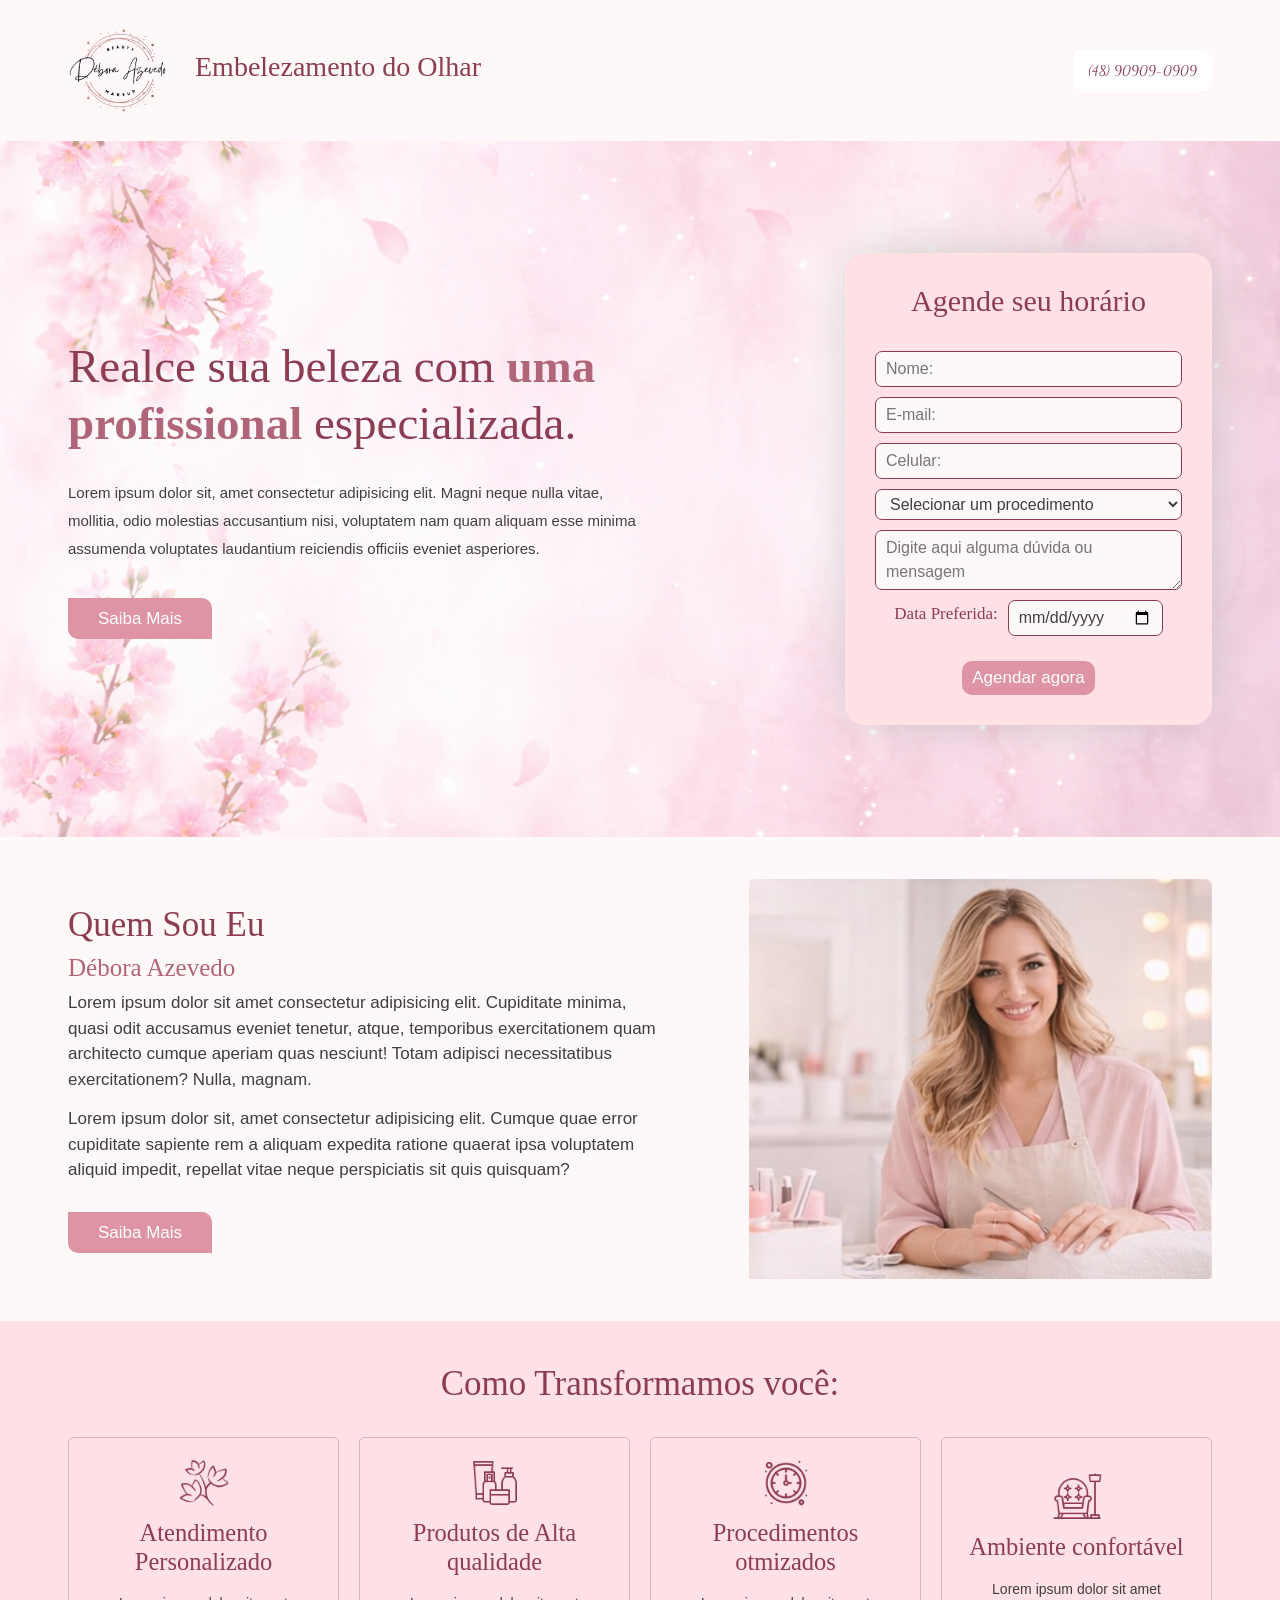
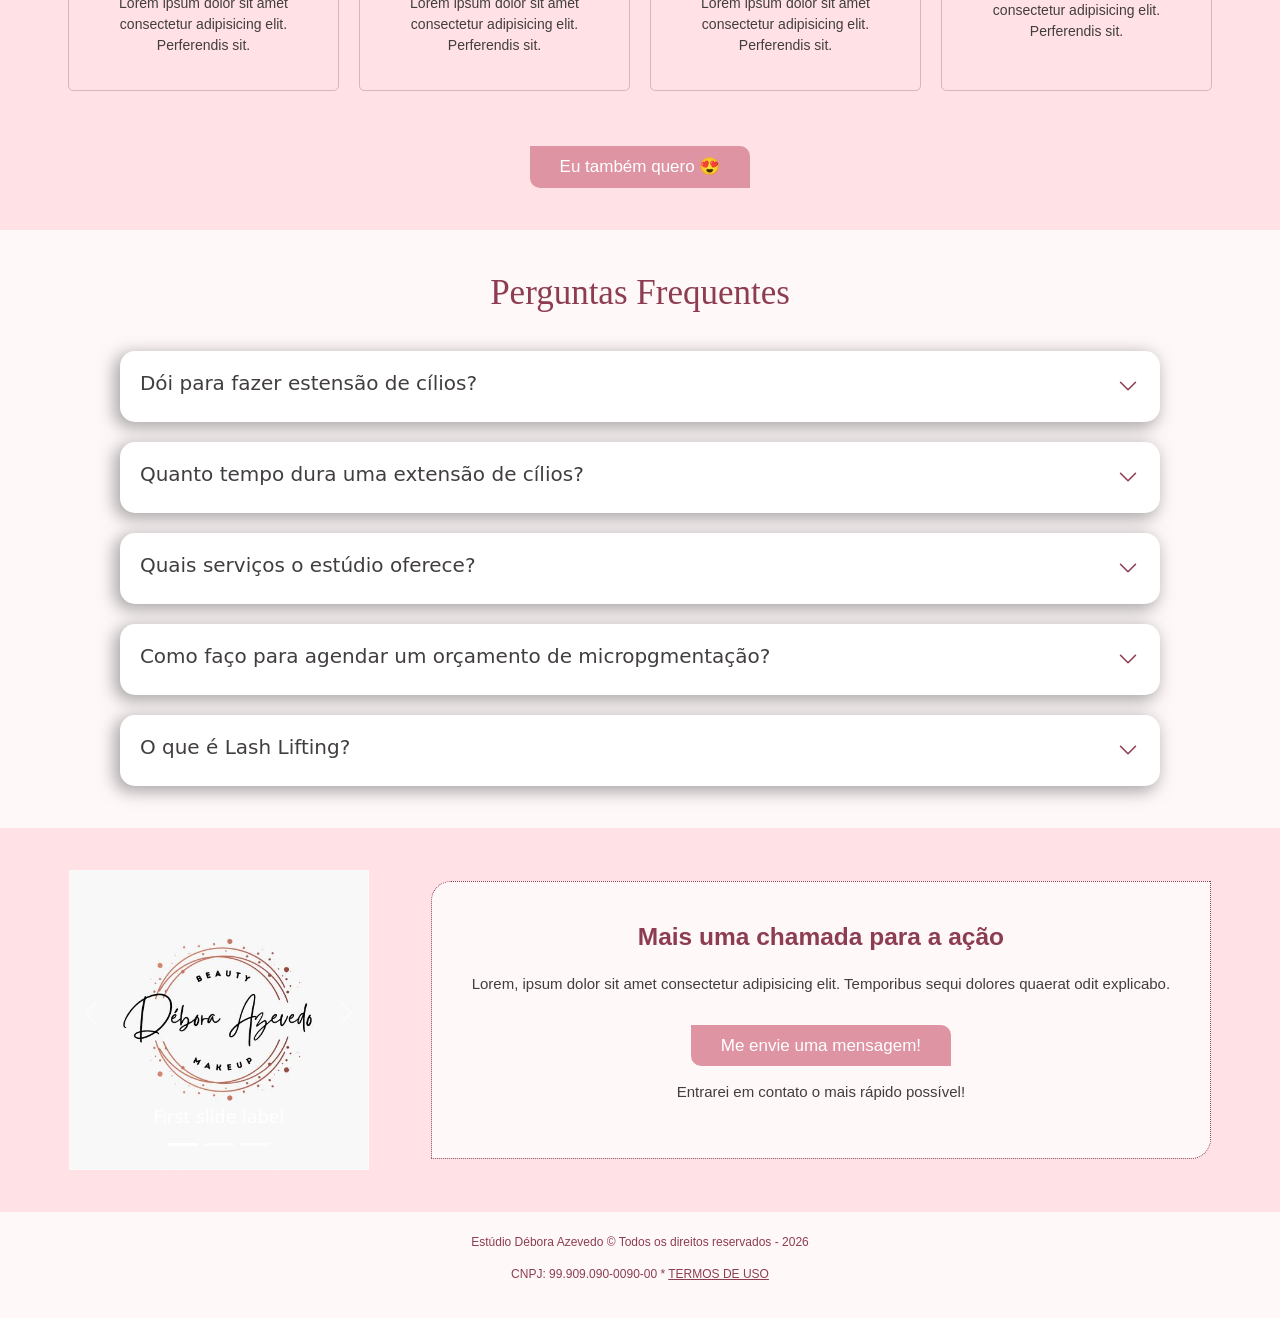
==== commit f725d4cb: "criei a página responsiva, e fiz para tamanho mobile" ====
--- a/assets/index.html
+++ b/assets/index.html
@@ -23,9 +23,10 @@
 
     <!-- link para css -->
     <link rel="stylesheet" href="css/style.css">
+    <!-- link para css responsivo-->
+    <link rel="stylesheet" href="css/responsivo.css">
 
     <!-- link bootstrap -->
-
     <link href="https://cdn.jsdelivr.net/npm/bootstrap@5.3.8/dist/css/bootstrap.min.css" rel="stylesheet">
 
     <!-- integrity="sha384-sRIl4kxILFvY47J16cr9ZwB07vP4J8+LH7qKQnuqkuIAvNWLzeN8tE5YBujZqJLB" -->
--- a/assets/css/style.css
+++ b/assets/css/style.css
@@ -273,14 +273,17 @@
         }
 
         .cards {
-            display: flex;
+            /* display: flex;
             flex-wrap: wrap;
             gap: 5%;
             justify-content: center;
-            padding: 10px 0;
+            padding: 10px 0; */
+            display: grid;
+            grid-template-columns: repeat(auto-fit, minmax(15rem, 1fr));
+            gap: 20px;
 
             .card {
-                width: 20%;
+                /* width: 200px; */
                 display: flex;
                 flex-direction: column;
                 gap: 10px;
@@ -490,7 +493,24 @@
 /* FIM SEÇÃO ÚLTIMA CHAMADA */
 
 /* INÍCIO RODAPÉ */
-
+footer {
+    background-color: #FFF8F9;
+
+    .alinhamento {
+        text-align: center;
+        padding: 1.5rem 0;
+
+        p {
+            color: var(--rosaEscuro);
+            font-size: 12px;
+        }
+
+        a {
+            color: var(--rosaEscuro);
+            font-size: 12px;
+        }
+    }
+}
 
 
 
--- a/assets/css/responsivo.css
+++ b/assets/css/responsivo.css
@@ -0,0 +1,64 @@
+/* Responsividade para um celular grande*/
+@media (max-width:480px) {
+
+    /* header */
+    header {
+        .alinhamento {
+            .logotipo {
+                h2 {
+
+                    font-size: 15px;
+                }
+
+                img {
+                    height: 70px;
+                }
+
+            }
+
+            .telefone {
+                font-size: 13px;
+            }
+        }
+    }
+
+    /* main */
+    main {
+        .alinhamento {
+            flex-direction: column;
+            gap: 3.5rem;
+
+            .caixa-texto {
+                max-width: 100%;
+                justify-content: center;
+                text-align: center;
+                align-items: center;
+            }
+        }
+    }
+
+    /* seção quem */
+    #secao-quem {
+        .alinhamento {
+            flex-direction: column;
+            text-align: center;
+
+            img {
+                height: 300px;
+            }
+        }
+    }
+
+    /* seção ultima chamada */
+    .ultimaChamada {
+        .alinhamento {
+            flex-direction: column;
+            justify-content: center;
+            align-items: center;
+
+            .carrossel {
+                max-width: 100%;
+            }
+        }
+    }
+}
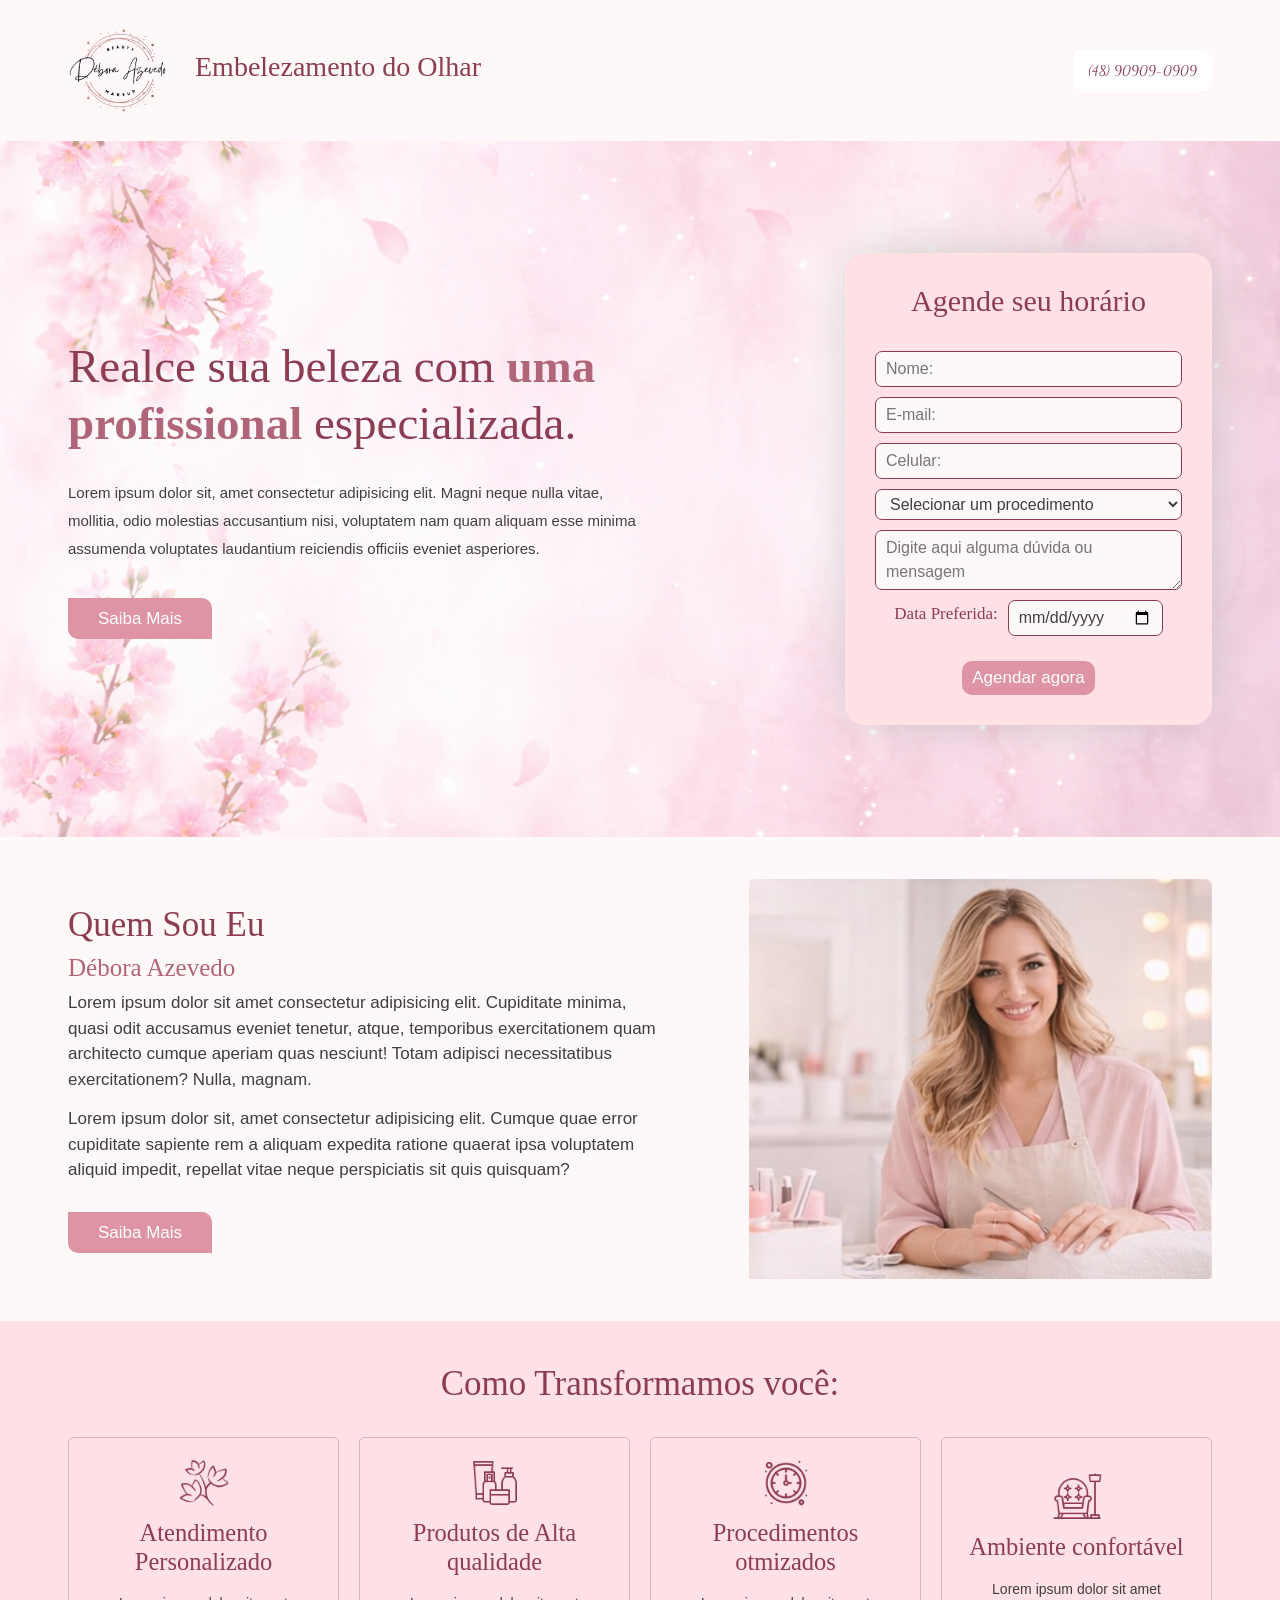
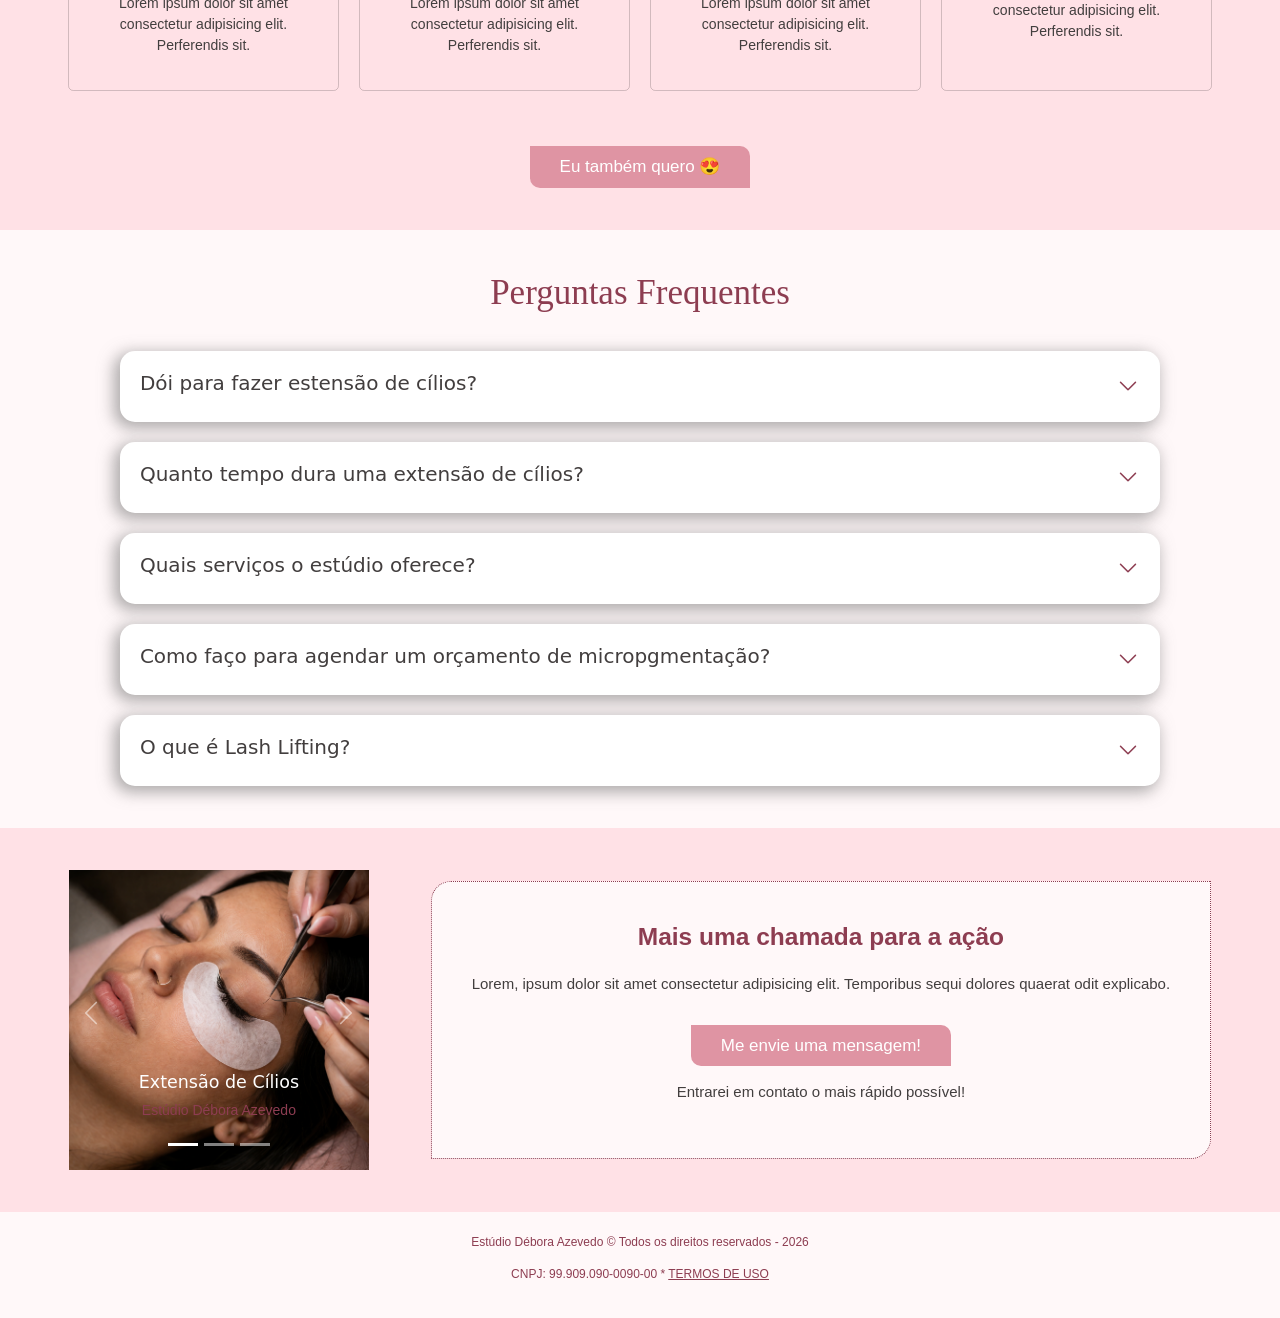
==== commit 69290320: "alterei as imagens do carrossel" ====
--- a/assets/index.html
+++ b/assets/index.html
@@ -238,25 +238,32 @@
                         <button type="button" data-bs-target="#carouselExampleCaptions" data-bs-slide-to="2"
                             aria-label="Slide 3"></button>
                     </div>
+                    <!-- imagem 1 do carrosel -->
                     <div class="carousel-inner">
                         <div class="carousel-item active">
-                            <img src="img/logotipo-cf.jpg" class="d-block w-100" alt="...">
+                            <img src="img/p1.png" class="d-block w-100"
+                                alt="imagem de um procedimento de extensão de cílios">
                             <div class="carousel-caption d-none d-md-block">
-                                <h5>First slide label</h5>
+                                <h5>Extensão de Cílios</h5>
+                                <p class="p-carrossel">Estúdio Débora Azevedo</p>
                             </div>
                         </div>
+                        <!-- imagem 2 -->
                         <div class="carousel-item">
-                            <img src="img/logotipo-estudio-sf.png" class="d-block w-100" alt="...">
+                            <img src="img/p2.png" class="d-block w-100"
+                                alt="imagem de um procedimento de Design de Sobrancelha">
                             <div class="carousel-caption d-none d-md-block">
-                                <h5>Second slide label</h5>
-                                <!-- <p>Some representative placeholder content for the second slide.</p> -->
+                                <h5>Design de Sobrancelha</h5>
+                                <p class="p-carrossel">Estúdio Débora Azevedo</p>
                             </div>
                         </div>
+                        <!-- imagem 3 -->
                         <div class="carousel-item">
-                            <img src="img/provisoria.png" class="d-block w-100" alt="...">
+                            <img src="img/p3.png" class="d-block w-100"
+                                alt="imagem de um procedimento de Maquiagem profissional">
                             <div class="carousel-caption d-none d-md-block">
-                                <h5>Third slide label</h5>
-                                <!-- <p>Some representative placeholder content for the third slide.</p> -->
+                                <h5>Maquiagem profissional</h5>
+                                <p class="p-carrossel">Estúdio Débora Azevedo</p>
                             </div>
 
                         </div>
--- a/assets/css/style.css
+++ b/assets/css/style.css
@@ -330,8 +330,6 @@
 }
 
 
-
-
 /* FIM SEÇÃO TRANSFORMAÇÃO */
 
 /* INÍCIO SEÇÃO FAQ */
@@ -490,6 +488,10 @@
     }
 }
 
+.p-carrossel {
+    color: var(--rosaEscuro);
+}
+
 /* FIM SEÇÃO ÚLTIMA CHAMADA */
 
 /* INÍCIO RODAPÉ */
--- a/assets/css/responsivo.css
+++ b/assets/css/responsivo.css
@@ -61,4 +61,51 @@
             }
         }
     }
+}
+
+/* Responsividade para tablets */
+@media (min-width:481px) and (max-width:850px) {
+
+    /* header */
+    header {
+        .alinhamento {
+            justify-content: center;
+            gap: 20px;
+        }
+    }
+
+    /* seção quem */
+    #secao-quem {
+        .alinhamento {
+            /* flex-direction: column; */
+            justify-content: center;
+            text-align: center;
+
+            .caixa-texto {
+                padding: 0 1.5rem;
+                gap: 0.5rem;
+
+                p {
+                    font-size: 15px;
+                }
+            }
+
+            img {
+                height: 300px;
+            }
+        }
+    }
+
+    /* seção ultima chamada */
+    .ultimaChamada {
+        .alinhamento {
+            flex-direction: column;
+            justify-content: center;
+            align-items: center;
+
+            .carrossel {
+                max-width: 100%;
+            }
+        }
+    }
 }
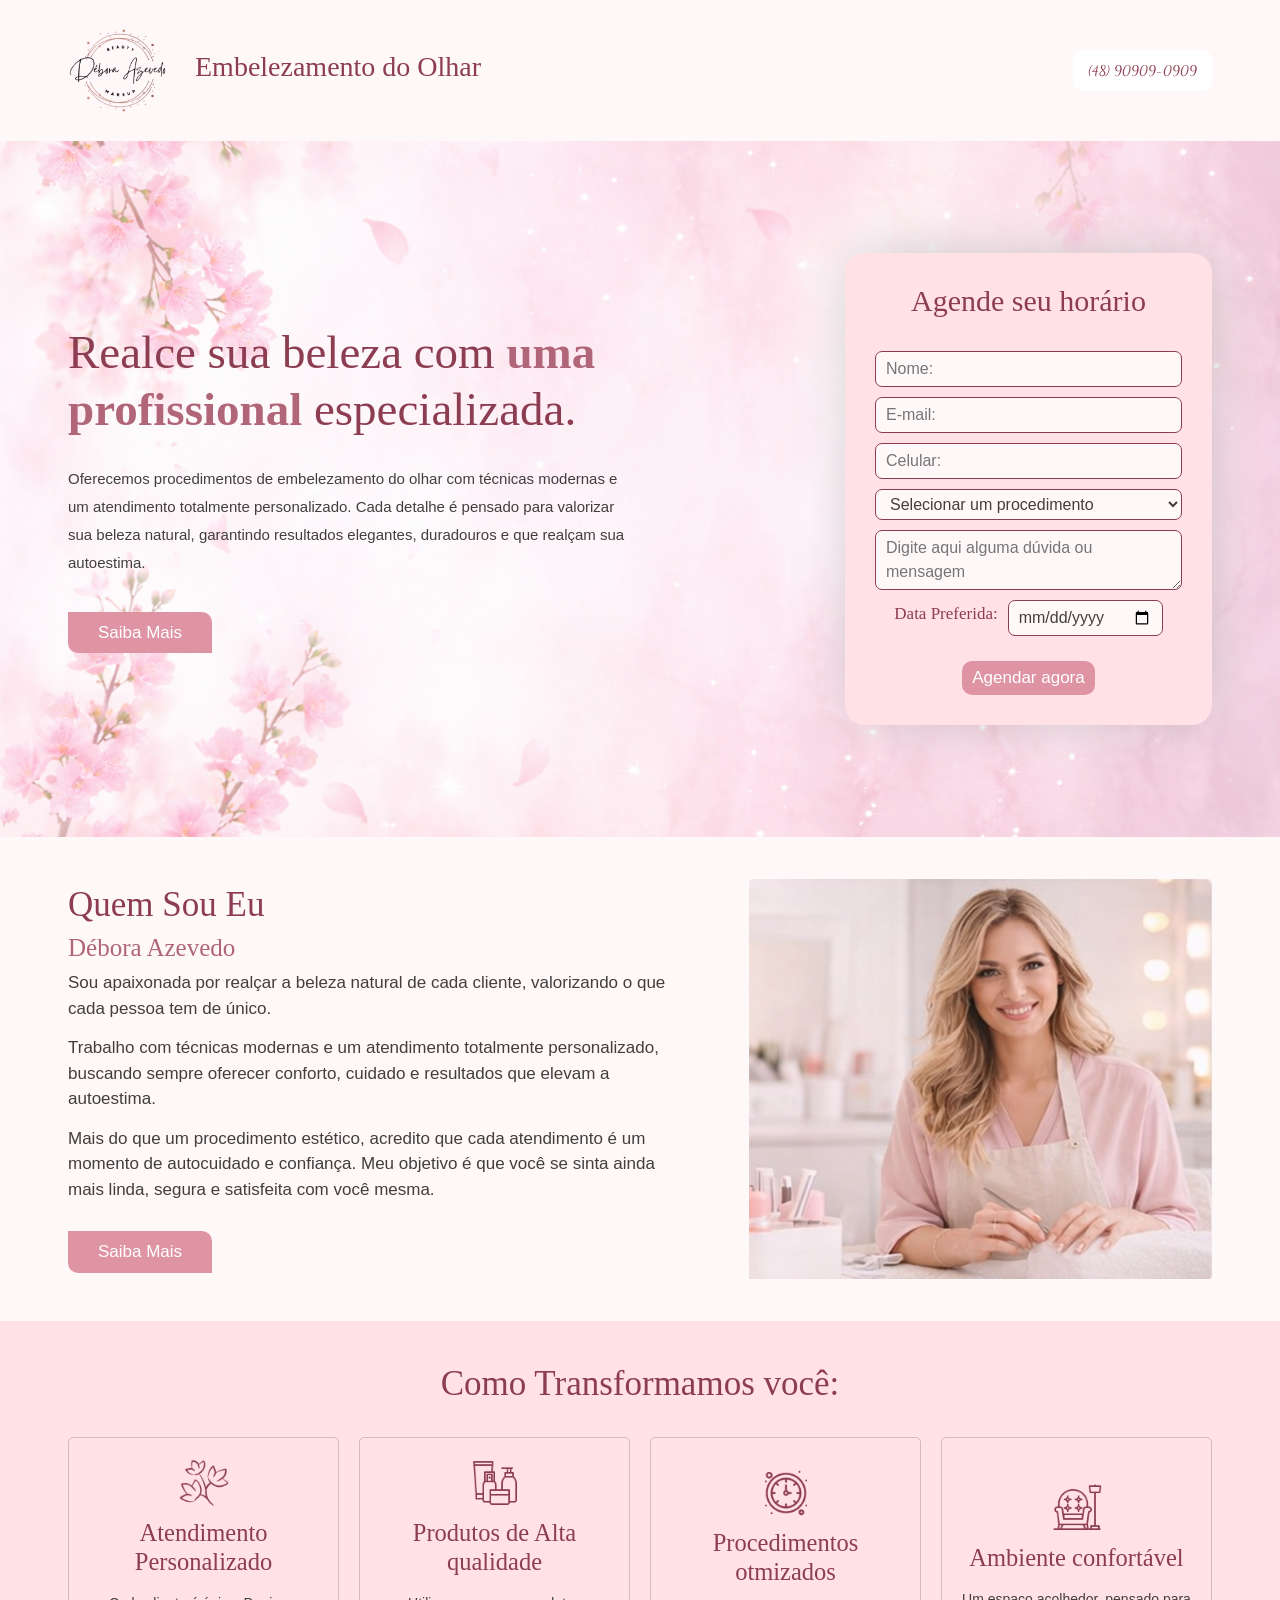
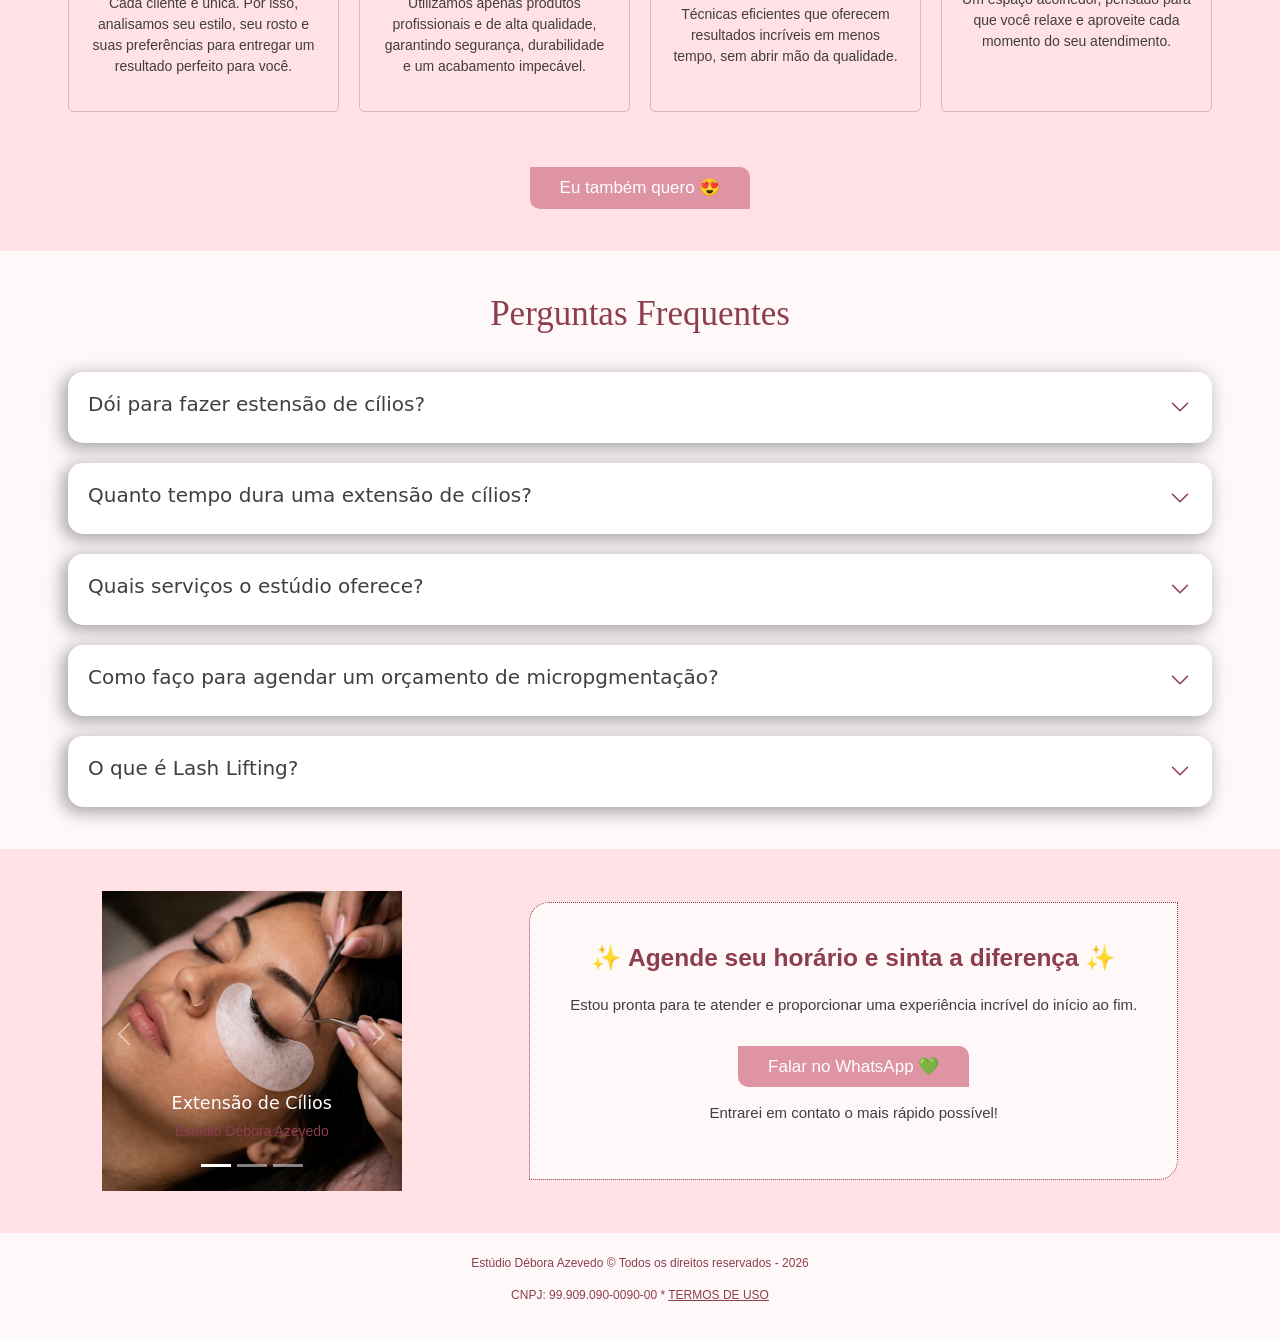
==== commit b69fccdb: "alterei os textos" ====
--- a/assets/index.html
+++ b/assets/index.html
@@ -54,10 +54,10 @@
             <!-- div que armazena textos do main -->
             <div class="caixa-texto">
                 <h2>Realce sua beleza com <span class="cor-diferente">uma profissional </span>especializada.</h2>
-                <p>Lorem ipsum dolor sit, amet consectetur adipisicing elit. Magni neque nulla vitae, mollitia, odio
-                    molestias accusantium nisi, voluptatem nam quam aliquam esse minima assumenda voluptates
-                    laudantium
-                    reiciendis officiis eveniet asperiores.</p>
+                <p>Oferecemos procedimentos de embelezamento do olhar com técnicas modernas e um atendimento totalmente
+                    personalizado.
+                    Cada detalhe é pensado para valorizar sua beleza natural, garantindo resultados elegantes,
+                    duradouros e que realçam sua autoestima.</p>
                 <a href="#"><button class="mainBtn">Saiba Mais</button></a>
             </div>
             <!-- formulário main -->
@@ -101,12 +101,13 @@
             <div class="caixa-texto">
                 <h2 class="title">Quem Sou Eu</h2>
                 <h3 class="title">Débora Azevedo</h3>
-                <p>Lorem ipsum dolor sit amet consectetur adipisicing elit. Cupiditate minima, quasi odit accusamus
-                    eveniet tenetur, atque, temporibus exercitationem quam architecto cumque aperiam quas nesciunt!
-                    Totam adipisci necessitatibus exercitationem? Nulla, magnam.</p>
-                <p>Lorem ipsum dolor sit, amet consectetur adipisicing elit. Cumque quae error cupiditate sapiente rem a
-                    aliquam expedita ratione quaerat ipsa voluptatem aliquid impedit, repellat vitae neque perspiciatis
-                    sit quis quisquam?</p>
+                <p>Sou apaixonada por realçar a beleza natural de cada cliente, valorizando o que cada pessoa tem de
+                    único.</p>
+                <p>Trabalho com técnicas modernas e um atendimento totalmente personalizado, buscando sempre oferecer
+                    conforto, cuidado e resultados que elevam a autoestima.</p>
+                <p>Mais do que um procedimento estético, acredito que cada atendimento é um momento de autocuidado e
+                    confiança. Meu objetivo é que você se sinta ainda mais linda, segura e satisfeita com você mesma.
+                </p>
                 <a href="#"><button class="mainBtn">Saiba Mais</button></a>
             </div>
             <img src="img/provisoria.png" alt="Imagem da profissional Débora Azevedo">
@@ -124,25 +125,29 @@
                 <div class="card">
                     <img src="img/t1.png" alt="imagem do card 1">
                     <h3>Atendimento Personalizado</h3>
-                    <p>Lorem ipsum dolor sit amet consectetur adipisicing elit. Perferendis sit.</p>
+                    <p>Cada cliente é única. Por isso, analisamos seu estilo, seu rosto e suas preferências para
+                        entregar um resultado perfeito para você.</p>
                 </div>
                 <!-- card 2 -->
                 <div class="card">
                     <img src="img/t2.png" alt="imagem do card 2">
                     <h3>Produtos de Alta qualidade</h3>
-                    <p>Lorem ipsum dolor sit amet consectetur adipisicing elit. Perferendis sit.</p>
+                    <p>Utilizamos apenas produtos profissionais e de alta qualidade, garantindo segurança, durabilidade
+                        e um acabamento impecável.</p>
                 </div>
                 <!-- card 3 -->
                 <div class="card">
                     <img src="img/t3.png" alt="imagem do card 3">
                     <h3>Procedimentos otmizados</h3>
-                    <p>Lorem ipsum dolor sit amet consectetur adipisicing elit. Perferendis sit.</p>
+                    <p>Técnicas eficientes que oferecem resultados incríveis em menos tempo, sem abrir mão da qualidade.
+                    </p>
                 </div>
                 <!-- card 4 -->
                 <div class="card">
                     <img src="img/t4.png" alt="imagem do card 4">
                     <h3>Ambiente confortável</h3>
-                    <p>Lorem ipsum dolor sit amet consectetur adipisicing elit. Perferendis sit.</p>
+                    <p>Um espaço acolhedor, pensado para que você relaxe e aproveite cada momento do seu atendimento.
+                    </p>
                 </div>
             </div>
             <a href="#"><button class="mainBtn">Eu também quero 😍</button></a>
@@ -164,8 +169,9 @@
                         <img class="setaPergunta seta" src="img/seta.png" alt="setinha pra baixo">
                     </div>
                     <div class="resposta">
-                        <p>Lorem ipsum dolor sit, amet consectetur adipisicing elit. Eaque mollitia, laudantium eos
-                            fugiat officia rerum quis ducimus dolores in cupiditate!</p>
+                        <p>Não! O procedimento é totalmente indolor.
+                            Você permanece de olhos fechados durante toda a aplicação, em um ambiente confortável e
+                            relaxante. Muitas clientes, inclusive, aproveitam para descansar durante o atendimento.</p>
                     </div>
                 </div>
 
@@ -176,20 +182,26 @@
                         <img class="setaPergunta seta" src="img/seta.png" alt="setinha pra baixo">
                     </div>
                     <div class="resposta">
-                        <p>Lorem ipsum dolor sit, amet consectetur adipisicing elit. Eaque mollitia, laudantium eos
-                            fugiat officia rerum quis ducimus dolores in cupiditate!</p>
+                        <p>A durabilidade varia de acordo com os cuidados e o ciclo natural dos seus cílios, mas
+                            geralmente dura entre 3 a 5 semanas.
+                            Para manter o efeito sempre bonito, recomendamos manutenções periódicas.</p>
                     </div>
                 </div>
 
                 <!-- caixa pergunta 3 -->
-                <div class="caixaPergunta">
+                <div style="width:100%;" class="caixaPergunta">
                     <div class="pergunta" onclick="clicarPergunta(this)">
                         <h3>Quais serviços o estúdio oferece?</h3>
                         <img class="setaPergunta seta" src="img/seta.png" alt="setinha pra baixo">
                     </div>
                     <div class="resposta">
-                        <p>Lorem ipsum dolor sit, amet consectetur adipisicing elit. Eaque mollitia, laudantium eos
-                            fugiat officia rerum quis ducimus dolores in cupiditate!</p>
+                        <p>Oferecemos procedimentos especializados para realçar sua beleza natural, como:</p>
+                        <p>• Extensão de cílios</p>
+                        <p>• Lash lifting</p>
+                        <p>• Design de sobrancelhas</p>
+                        <p>• Micropigmentação</p>
+                        <p>• Maquiagem profissional</p>
+                        <p>Cada atendimento é personalizado de acordo com seu estilo e preferência.</p>
                     </div>
                 </div>
 
@@ -200,8 +212,10 @@
                         <img class="setaPergunta seta" src="img/seta.png" alt="setinha pra baixo">
                     </div>
                     <div class="resposta">
-                        <p>Lorem ipsum dolor sit, amet consectetur adipisicing elit. Eaque mollitia, laudantium eos
-                            fugiat officia rerum quis ducimus dolores in cupiditate!</p>
+                        <p>Você pode agendar de forma simples através do formulário no site ou entrando em contato pelo
+                            WhatsApp.
+                            Assim, conseguimos entender melhor o que você deseja e te orientar da melhor forma antes do
+                            procedimento.</p>
                     </div>
                 </div>
 
@@ -212,13 +226,11 @@
                         <img class="setaPergunta seta" src="img/seta.png" alt="setinha pra baixo">
                     </div>
                     <div class="resposta">
-                        <p>Lorem ipsum dolor sit, amet consectetur adipisicing elit. Eaque mollitia, laudantium eos
-                            fugiat officia rerum quis ducimus dolores in cupiditate!</p>
-                    </div>
-                </div>
-
-                <!-- TODO: ALTERAR O CONTEÚDO DAS CAIXINHAS. -->
-
+                        <p>O Lash Lifting é um procedimento que eleva e curva os cílios naturais, proporcionando um
+                            efeito mais alongado e destacado, sem a necessidade de extensão.
+                            É ideal para quem busca um olhar mais marcante de forma natural.</p>
+                    </div>
+                </div>
             </div>
         </section>
     </section>
@@ -282,10 +294,9 @@
             </div>
 
             <div class="caixaTexto">
-                <h3>Mais uma chamada para a ação</h3>
-                <p>Lorem, ipsum dolor sit amet consectetur adipisicing elit. Temporibus sequi dolores quaerat odit
-                    explicabo.</p>
-                <a href="#"><button class="mainBtn">Me envie uma mensagem!</button></a>
+                <h3>✨ Agende seu horário e sinta a diferença ✨</h3>
+                <p>Estou pronta para te atender e proporcionar uma experiência incrível do início ao fim.</p>
+                <a href="#"><button class="mainBtn">Falar no WhatsApp 💚</button></a>
                 <p>Entrarei em contato o mais rápido possível!</p>
             </div>
 
